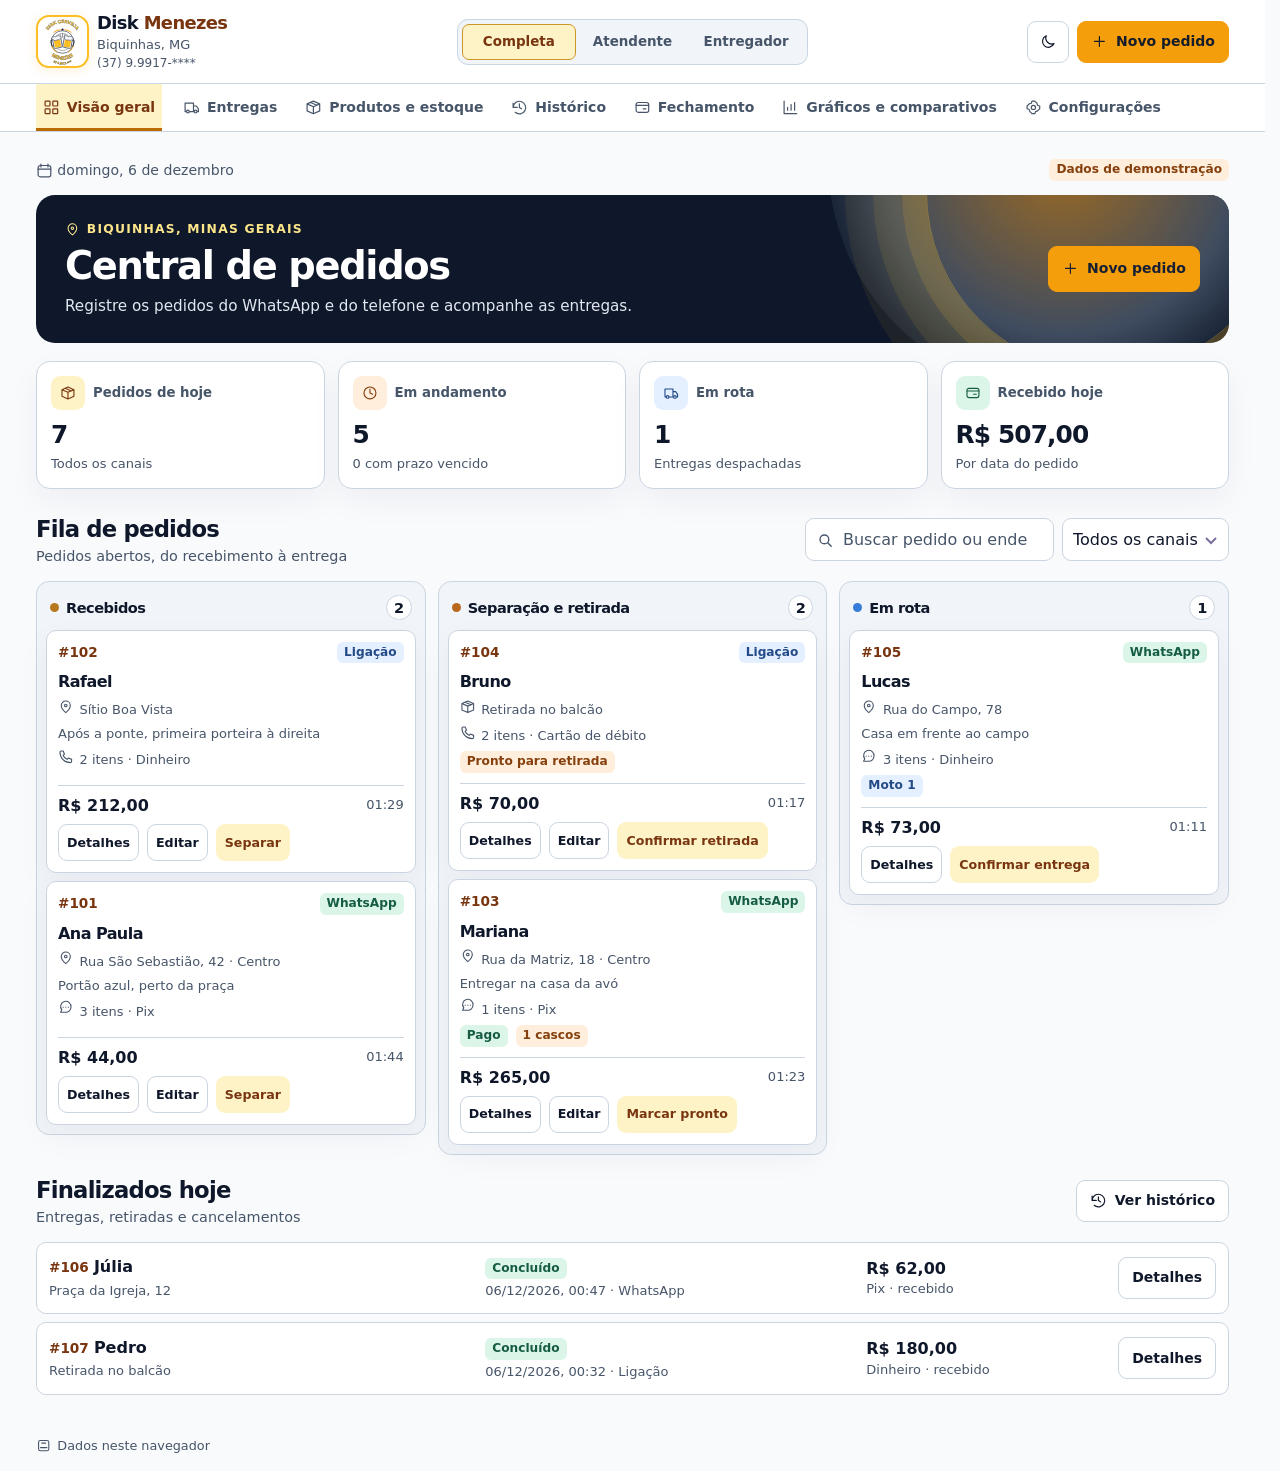
==== public/index.html @ e00f744e "Inicia protótipo de vendas e entregas para PC" ====
<!doctype html>
<html lang="pt-BR">
<head>
<meta charset="utf-8">
<meta name="viewport" content="width=device-width, initial-scale=1">
<meta name="theme-color" content="#0f172a">
<title>Disk Menezes | Central de pedidos</title>
<style>
:root{color-scheme:light;--bg:#f8fafc;--surface:#fff;--ink:#0f172a;--muted:#475569;--line:#cbd5e1;--soft:#f1f5f9;--brand:#92400e;--brand-ink:#78350f;--brand-soft:#fef3c7;--shadow:0 12px 32px #211b4a0c;--danger:#a01e3e;--red-tint:#ffe9ed;--green:#165c43;--green-tint:#dbf6e9;--orange:#85400d;--orange-tint:#ffeedb;--blue:#244b87;--blue-tint:#e4efff;font-family:Inter,"Segoe UI",system-ui,sans-serif}
:root[data-theme=dark]{color-scheme:dark;--bg:#020617;--surface:#0f172a;--ink:#f1f5f9;--muted:#cbd5e1;--line:#3e4d65;--soft:#18243a;--brand:#fbbf24;--brand-ink:#fde68a;--brand-soft:#473216;--shadow:none;--danger:#ffb6c5;--red-tint:#562b3b;--green:#a4eaca;--green-tint:#254939;--orange:#ffcf9b;--orange-tint:#533724;--blue:#c2dcff;--blue-tint:#263e61}
*{box-sizing:border-box}html{scrollbar-gutter:stable}body{margin:0;background:var(--bg);color:var(--ink);font-size:1rem;line-height:1.45}button,input,select,textarea{font:inherit;color:inherit}button,a,input,select,textarea{touch-action:manipulation}button{cursor:pointer}button:disabled{cursor:default;opacity:.52}a{color:var(--brand-ink)}:focus-visible{outline:3px solid #b96b00;outline-offset:3px}h1,h2,h3,p{margin:0}h1,h2,h3{letter-spacing:-.035em}small,.small{font-size:.8125rem;color:var(--muted)}.mute{color:var(--muted)}[hidden]{display:none!important}.icon{width:1.2em;height:1.2em;display:inline-block;stroke:currentColor;fill:none;stroke-width:1.7;stroke-linecap:round;stroke-linejoin:round;flex:none;vertical-align:middle}.skip{position:fixed;left:12px;top:-100px;z-index:10}.skip:focus{top:12px;background:var(--surface);padding:10px}
.top-actions,.row,.actions{display:flex;align-items:center;gap:8px;flex-wrap:wrap}.row.spread{justify-content:space-between}.btn{min-height:42px;display:inline-flex;align-items:center;justify-content:center;gap:8px;background:var(--surface);border:1px solid var(--line);border-radius:9px;padding:7px 13px;text-decoration:none;font-weight:700;font-size:.875rem;line-height:1.25}.btn:hover{background:var(--soft)}.btn.primary{background:#f59e0b;color:#fff;border-color:#f59e0b}.btn.primary:hover{background:#fbbf24}.btn.icononly{width:42px;padding:0}.btn.danger{color:var(--danger)}.btn.soft{background:var(--brand-soft);color:var(--brand-ink);border-color:transparent}.btn.block{width:100%}.modebar{display:grid;grid-template-columns:repeat(3,minmax(0,1fr));width:351px;max-width:100%;border:1px solid var(--line);background:var(--soft);padding:4px;border-radius:11px}.modebar button{background:transparent;border:1px solid transparent;border-radius:7px;min-height:36px;padding:0 3px;font-weight:650;font-size:.84rem;color:var(--muted);white-space:nowrap}.modebar button[aria-pressed=true]{border-color:var(--line);background:var(--surface);color:var(--brand-ink);box-shadow:0 1px 3px #0f172a12}
main{max-width:1600px;margin:auto;padding:27px clamp(16px,3vw,36px) 42px}.context{display:flex;justify-content:space-between;align-items:center;gap:10px;margin-bottom:14px;color:var(--muted);font-size:.88rem}.context span:first-letter{text-transform:uppercase}.context .pill{background:var(--orange-tint);color:var(--orange);font-size:.76rem}.hero{position:relative;overflow:hidden;isolation:isolate;background:#0f172a;color:#fff;border-radius:19px;padding:26px 29px;display:flex;align-items:center;justify-content:space-between;gap:20px;min-height:156px}.hero:before,.hero:after{content:"";position:absolute;z-index:-1;border-radius:50%;pointer-events:none}.hero:before{width:470px;height:470px;right:-69px;top:-271px;background:radial-gradient(circle,#b7791f 0%,#475569 53%,#1e293b 70%);opacity:.85}.hero:after{width:360px;height:360px;right:-59px;top:-184px;border:1px solid #fbbf2455;box-shadow:0 0 0 24px #fbbf2420,0 0 0 53px #fbbf2415,0 0 0 81px #fbbf2410}.hero-kicker{display:flex;gap:7px;align-items:center;font-size:.77rem;letter-spacing:.1em;text-transform:uppercase;color:#fde68a;font-weight:750;margin-bottom:6px}.hero h1{font-size:clamp(1.8rem,3vw,2.7rem);line-height:1.1;margin-bottom:8px}.hero p{color:#e2e8f0;font-size:.95rem}.hero .btn{background:#f59e0b;border-color:#f59e0b;color:#172033;white-space:nowrap;min-height:46px}.hero .btn:hover{background:#fbbf24}
.metrics{display:grid;grid-template-columns:repeat(4,minmax(0,1fr));gap:13px;margin:18px 0 24px}.metric,.panel{background:var(--surface);border:1px solid var(--line);border-radius:14px;box-shadow:var(--shadow)}.metric{padding:14px;min-width:0}.metric-top{display:flex;align-items:center;gap:8px;color:var(--muted);font-size:.83rem;font-weight:700}.tile{background:var(--brand-soft);color:var(--brand-ink);width:34px;height:34px;border-radius:9px;display:grid;place-items:center;flex:none}.tile.orange,.pill.orange{background:var(--orange-tint);color:var(--orange)}.tile.green,.pill.green{background:var(--green-tint);color:var(--green)}.tile.blue,.pill.blue{background:var(--blue-tint);color:var(--blue)}.pill.red{background:var(--red-tint);color:var(--danger)}.metric strong{display:block;font-size:1.55rem;letter-spacing:-.035em;margin-top:7px;overflow-wrap:anywhere}.metric small{display:block;margin-top:2px}.pagehead,.sectionhead{display:flex;justify-content:space-between;align-items:center;gap:12px;margin-bottom:14px;flex-wrap:wrap}.pagehead{margin:10px 0 20px}.pagehead h1{font-size:2rem}.sectionhead h2{font-size:1.42rem}.sectionhead p,.pagehead p{color:var(--muted);font-size:.9rem}.toolbar{display:flex;flex-wrap:wrap;gap:8px;align-items:center}.search{position:relative;min-width:0}.search .icon{position:absolute;left:11px;top:13px;color:var(--muted);pointer-events:none}.search input{padding-left:37px;width:min(258px,100%)}
input,select,textarea{background:var(--surface);border:1px solid var(--line);border-radius:9px;min-height:43px;padding:8px 10px;min-width:0;width:100%}input::placeholder,textarea::placeholder{color:var(--muted);opacity:1}input[type=checkbox]{width:19px;min-height:auto;height:19px;flex:none;accent-color:#b96b00}select{appearance:none;padding-right:30px;background-image:url("data:image/svg+xml,%3Csvg xmlns='http://www.w3.org/2000/svg' width='16' height='12' fill='none' stroke='%237b709e' stroke-width='2' viewBox='0 0 16 12'%3E%3Cpath d='m3 4 5 5 5-5'/%3E%3C/svg%3E");background-repeat:no-repeat;background-position:right 9px center}.toolbar select,.toolbar input[type=date],.actions select{width:auto;max-width:100%}textarea{resize:vertical}.panel{padding:16px}.board{display:grid;grid-template-columns:repeat(3,minmax(0,1fr));gap:12px;align-items:start}.lane{min-width:0;background:var(--soft);border:1px solid var(--line);border-radius:13px;padding:9px;min-height:152px}.lane-title{padding:4px 4px 10px;display:flex;align-items:center;justify-content:space-between;gap:6px;font-size:.91rem}.lane-title span:first-child{display:flex;align-items:center;gap:7px;font-weight:750}.dot{width:9px;height:9px;display:inline-block;background:#b7791f;border-radius:50%;flex:none}.dot.orange{background:#ba671e}.dot.blue{background:#367dd9}.count{background:var(--surface);border:1px solid var(--line);padding:1px 7px;border-radius:20px;font-weight:750}.lane-cards{display:grid;gap:8px}.order{background:var(--surface);border:1px solid var(--line);border-radius:10px;padding:11px;min-width:0;box-shadow:var(--shadow);overflow-wrap:anywhere}.order h3{font-size:1rem;margin:7px 0 3px}.order .meta{color:var(--muted);font-size:.81rem;display:flex;gap:6px;align-items:baseline;margin:5px 0}.order .foot{border-top:1px solid var(--line);margin-top:10px;padding-top:8px}.order .foot .btn{min-height:37px;padding:5px 8px;font-size:.79rem}.order-code{font-weight:800;color:var(--brand-ink);font-size:.85rem}.pill{display:inline-flex;align-items:center;gap:4px;background:var(--brand-soft);color:var(--brand-ink);border-radius:6px;padding:3px 7px;font-weight:750;font-size:.76rem;line-height:1.3}.empty{border:1px dashed var(--line);border-radius:10px;text-align:center;color:var(--muted);padding:17px 10px;font-size:.875rem}.below{margin-top:19px}.list{display:grid;gap:8px}.listrow{display:grid;grid-template-columns:minmax(135px,1.15fr) minmax(115px,1fr) minmax(100px,.65fr) auto;align-items:center;gap:12px;padding:12px;border:1px solid var(--line);border-radius:10px;background:var(--surface);overflow-wrap:anywhere}.listrow p+p{margin-top:3px}.listrow .actions{justify-content:flex-end}.delivery-grid,.settings-grid,.report-grid{display:grid;grid-template-columns:repeat(2,minmax(0,1fr));gap:12px}.settings-grid .panel h2,.report-grid h2{font-size:1.14rem;margin-bottom:9px}.settings-grid .panel p{margin-bottom:12px}
dialog{color:var(--ink);border:1px solid var(--line);background:var(--surface);border-radius:16px;max-width:calc(100vw - 24px);width:650px;max-height:calc(100dvh - 28px);padding:0;box-shadow:0 24px 80px #15102865}dialog.wide{width:990px}dialog::backdrop{background:#161029a1}.dialog-head,.dialog-foot{background:var(--surface);padding:14px 17px;display:flex;justify-content:space-between;align-items:center;gap:10px;z-index:1}.dialog-head{position:sticky;top:0;border-bottom:1px solid var(--line)}.dialog-foot{position:sticky;bottom:0;border-top:1px solid var(--line);flex-wrap:wrap}.dialog-body{padding:17px}.editor-grid{display:grid;grid-template-columns:minmax(0,1.12fr) minmax(0,1fr);gap:15px;align-items:start}.formgrid{display:grid;grid-template-columns:repeat(2,minmax(0,1fr));gap:10px}.span2{grid-column:1/-1}.field{display:grid;gap:4px;font-size:.87rem;font-weight:700;align-content:start}.field input,.field select,.field textarea{font-weight:400}.editor-section{background:var(--bg);border:1px solid var(--line);padding:12px;border-radius:12px}.editor-section h3{margin-bottom:9px}.editor-section + .editor-section{margin-top:10px}.product-scroll{max-height:236px;overflow:auto;margin:8px 0}.itemline{display:flex;justify-content:space-between;align-items:center;gap:7px;border-bottom:1px solid var(--line);padding:7px 0}.itemline:last-child{border-bottom:0}.itemline span{min-width:0;overflow-wrap:anywhere}.itemline .btn,.itemline input{min-height:36px}.qty{width:65px;text-align:center;padding:4px}.check{display:flex;align-items:center;gap:7px;min-height:42px}.error{color:var(--danger);font-size:.875rem;font-weight:700;margin-top:8px}.totals{display:grid;gap:4px;margin-top:10px}.totals div{display:flex;justify-content:space-between;gap:8px}.timeline{padding-left:21px;color:var(--muted)}.timeline li{margin:5px 0}.textbreak{white-space:pre-wrap;overflow-wrap:anywhere}.toast{position:fixed;bottom:16px;right:16px;z-index:5;max-width:min(380px,calc(100vw - 32px));background:#0f172a;color:#fff;border-radius:10px;padding:12px 16px;box-shadow:0 5px 25px #0004}.print-only{display:none}
@media(max-width:1130px){.metric{padding:10px}}
@media(max-width:840px){.top-actions{flex-wrap:nowrap}.modebar{width:310px}.hero{min-height:136px}}
@media(max-width:600px){.modebar{order:2;width:100%}.top-actions{order:1;margin-left:auto}main{padding:14px 12px 30px}.hero{padding:17px;align-items:flex-start;flex-direction:column;gap:12px}.hero p{font-size:.86rem}.metrics{grid-template-columns:repeat(2,minmax(0,1fr));gap:8px;margin:12px 0 18px}.metric-top{font-size:.77rem}.metric strong{font-size:1.25rem}.metric small{font-size:.76rem}.board,.settings-grid,.report-grid,.delivery-grid,.editor-grid{grid-template-columns:1fr}.listrow{grid-template-columns:1fr 1fr;gap:7px}.listrow .actions{justify-content:start}.toolbar{width:100%}.search{flex:1}.search input{width:100%}.dialog-head,.dialog-foot{padding:10px 12px}.dialog-body{padding:12px}.modebar button{font-size:.81rem}.top-actions .btn{min-height:39px}.lane{min-height:0}}
@media print{body>*:not(.print-only){display:none!important}.print-only{display:block;color:#000;padding:20px}.print-only p{margin:6px 0}.print-only .listrow{box-shadow:none;border:1px solid #aaa;break-inside:avoid}}
/* The side slots stay equal even when an action is hidden in a mode. */
@media(min-width:601px){.top-actions{justify-content:flex-end}}
@media(max-width:600px){.top-actions{grid-column:2;grid-row:1}.modebar{grid-column:1/-1;grid-row:2}}
@media(601px <= width <= 840px){.top-actions .btn{font-size:.79rem;padding-inline:8px}}
@media print{.print-only .metric,.print-only .panel{background:white;border:1px solid #aaa;box-shadow:none;break-inside:avoid}.print-only .metric-top,.print-only small{color:#333}}

.brand{align-items:center;padding:0;gap:8px}.brand-mark{width:53px;height:53px;overflow:hidden;background:white;border:2px solid #fbbf24;box-shadow:0 2px 12px #f59e0b28}.brand-mark svg{width:100%;height:100%}.brand strong{white-space:nowrap}.brand em{font-style:normal;color:var(--brand-ink)}.brand :is(a,.contact){display:block;font-size:.75rem;color:var(--muted);white-space:nowrap;text-decoration:none}.btn.primary{color:#151c2b}.btn.primary:hover{color:#151c2b}.modebar button[aria-pressed=true]{border-color:#cf9427}.hero{min-height:130px}
#storage-banner{margin:12px clamp(16px,3vw,36px) 0;padding:9px 12px;color:var(--orange);background:var(--orange-tint);border-radius:9px}
dialog.order-editor{width:745px}.order-editor .dialog-body{padding:14px}.order-editor .editor-grid{grid-template-columns:minmax(0,1fr) minmax(0,1fr);gap:12px}.order-editor .editor-section{border:0;background:none;padding:0}.order-editor .editor-section+.editor-section{margin-top:11px;padding-top:10px;border-top:1px solid var(--line)}.order-editor .formgrid{gap:8px}.order-editor .field{gap:3px}.order-editor .field input,.order-editor .field select{min-height:40px}.order-editor .dialog-foot .totals{margin:0;margin-left:auto;font-size:1.1rem}.order-editor .dialog-foot strong{white-space:nowrap}.order-editor details{border-top:1px solid var(--line);padding-top:8px;margin-top:9px}.order-editor summary{cursor:pointer;color:var(--brand-ink);font-size:.86rem;font-weight:750;padding:5px 0}
.kind-pick{margin:0;padding:0;border:0}.kind-pick legend{padding:0;margin-bottom:5px;font-size:.87rem;font-weight:700}.kind-pick .choices{display:grid;grid-template-columns:repeat(2,1fr);gap:5px}.kind-pick label{cursor:pointer;position:relative}.kind-pick input{position:absolute;opacity:0;width:1px;min-height:1px}.kind-pick span{display:grid;place-items:center;min-height:39px;text-align:center;border:1px solid var(--line);border-radius:8px;font-weight:700;font-size:.81rem}.kind-pick input:checked+span{background:var(--brand-soft);border-color:#b96b00;color:var(--brand-ink)}.kind-pick input:focus-visible+span{outline:3px solid #b96b00;outline-offset:2px}
.product-scroll{max-height:174px;background:var(--surface);margin:4px 0;padding:0 6px}.product-scroll:has(button){border:1px solid var(--line);border-radius:8px}.product-scroll .itemline{padding:5px 0;gap:6px}.product-scroll .pick-product{justify-content:flex-start;text-align:left;width:100%;padding:5px 7px;border:0;font-size:.82rem;min-height:38px}.product-scroll .pick-product span{flex:1}.product-scroll small{display:block}.current-total{display:flex;align-items:center;gap:7px}.current-total small{display:block}.comparison-table{overflow:auto}.comparison-table table{border-collapse:collapse;width:100%;text-align:left;margin-top:7px}.comparison-table th,.comparison-table td{padding:8px;border-bottom:1px solid var(--line);font-size:.875rem}.closure-line{display:grid;grid-template-columns:1fr 1fr auto;gap:9px}
@media(max-width:600px){.order-editor .editor-grid{grid-template-columns:1fr}.order-editor .editor-section{padding-bottom:8px}.order-editor .dialog-foot .totals{margin-left:auto}.closure-line{grid-template-columns:1fr auto}}

.masthead{background:var(--surface);border-bottom:1px solid var(--line)}
.top,.top-nav,.app-footer{max-width:1600px;margin-inline:auto;padding-inline:clamp(16px,3vw,36px)}
.top{display:grid;grid-template-columns:minmax(0,1fr) auto minmax(0,1fr);align-items:center;gap:16px;min-height:83px;padding-block:10px}
.top-actions{justify-content:flex-end}
.brand{display:flex;align-items:center}.brand-mark{display:grid;place-items:center;flex:none;border-radius:13px}.brand strong,.brand small{display:block}.brand strong{font-size:1.12rem;letter-spacing:-.035em}
.modebar button[aria-pressed=true]{background:var(--brand-soft);box-shadow:none}
.top-nav{display:flex;align-items:stretch;gap:14px;border-top:1px solid var(--line);overflow:auto;scrollbar-width:thin}
.top-nav .nav{display:inline-flex;align-items:center;justify-content:center;gap:7px;min-height:47px;flex:none;padding:3px 7px 1px;border:0;border-bottom:3px solid transparent;background:none;color:var(--muted);font-size:.875rem;font-weight:650;white-space:nowrap}
.top-nav .nav:hover,.top-nav .nav[aria-current=page]{color:var(--brand-ink);background:var(--brand-soft)}
.top-nav .nav[aria-current=page]{border-bottom-color:#b96b00}
.top-nav .nav:focus-visible{outline-offset:-4px}
.app-footer{display:flex;align-items:center;gap:6px;color:var(--muted);font-size:.8rem;padding-block:0 16px}
dialog.order-editor{width:720px}
.order-editor .dialog-head{padding-block:10px}
.order-editor .editor-section h3{margin-bottom:7px;font-size:1rem}
.order-editor .editor-grid{column-gap:20px}
.order-editor .product-scroll{max-height:clamp(220px,44dvh,360px)}
.order-editor .product-scroll .itemline{padding-block:3px}
.order-editor .product-scroll .pick-product{gap:5px;padding-inline:4px}
.order-editor .product-scroll .pick-product>strong{white-space:nowrap}
.order-editor .product-scroll small{font-size:.75rem;font-weight:500}
.order-editor .dialog-foot{display:grid;gap:9px;padding:11px 14px}
.order-editor .dialog-foot .totals{margin:0}
.order-editor .checkout-fields{display:grid;grid-template-columns:minmax(115px,1fr) minmax(180px,1.4fr);align-items:end;gap:12px}
.order-editor .checkout-fields:has(#change-input:not([hidden])){grid-template-columns:minmax(110px,1fr) minmax(100px,.8fr) minmax(180px,1.4fr)}
.payment-status{border:0;padding:0;margin:0;min-width:0}.payment-status legend{padding:0;margin-bottom:4px;font-size:.87rem;font-weight:750}
.payment-status .choices{display:grid;grid-template-columns:1fr 1fr;gap:4px;padding:3px;border:1px solid var(--line);border-radius:9px;background:var(--soft)}
.payment-status label{position:relative;cursor:pointer}.payment-status input{position:absolute;opacity:0;width:1px;min-height:1px}
.payment-status span{display:flex;justify-content:center;align-items:center;gap:5px;min-height:33px;border-radius:6px;border:1px solid transparent;font-size:.82rem;font-weight:750;white-space:nowrap}
.payment-status input:checked+span{background:var(--orange-tint);color:var(--orange);border-color:currentColor}
.payment-status input[value=paid]:checked+span{background:var(--green-tint);color:var(--green)}
.payment-status input:focus-visible+span{outline:3px solid #b96b00;outline-offset:1px}
.checkout-actions{display:flex;align-items:center;justify-content:space-between;gap:8px;flex-wrap:wrap;border-top:1px solid var(--line);padding-top:8px}
.current-total{display:grid;gap:0}.current-total strong{font-size:1.28rem}.current-total small{font-size:.78rem}
@media(max-width:770px){.top{grid-template-columns:minmax(0,1fr) auto;gap:8px}.top .brand{grid-column:1;grid-row:1}.top-actions{grid-column:2;grid-row:1}.modebar{grid-column:1/-1;grid-row:2;justify-self:center;width:min(100%,390px)}.top-nav{gap:4px}}
@media(max-width:600px){.top{padding-inline:12px}.top-nav{padding-inline:8px}.top-nav .nav{padding-inline:6px}.brand-mark{width:45px;height:45px}.top-actions .btn{padding-inline:7px}.top-actions .icononly{width:38px}.order-editor .checkout-fields,.order-editor .checkout-fields:has(#change-input:not([hidden])){grid-template-columns:repeat(2,minmax(0,1fr));gap:6px}.payment-status{grid-column:1/-1}.order-editor .checkout-fields:has(#change-input[hidden]) .payment-status{grid-column:2}.order-editor .checkout-fields:has(#change-input[hidden]){grid-template-columns:minmax(92px,.8fr) minmax(155px,1.2fr)}.payment-status span{font-size:.76rem;gap:3px}.checkout-actions .btn{min-height:40px;padding-inline:9px}}
@media(max-width:345px){.order-editor .checkout-fields:has(#change-input[hidden]) .payment-status{grid-column:1/-1}.order-editor .checkout-fields:has(#change-input[hidden]){grid-template-columns:1fr}}
@media(max-width:400px){#quick-new{width:39px;padding:0}#quick-new span{display:none}}
.checkout-summary{display:flex;align-items:center;gap:12px;flex-wrap:wrap}
.checkout-summary .field{width:132px}
.checkout-summary .current-total{display:grid}
.checkout-actions>.actions{margin-left:auto}
@media(max-width:600px){.checkout-summary{gap:8px}.checkout-summary .field{width:117px}}
.billing-report{--old-bar:#64748b;--billing-credit:#1d4ed8;--billing-debit:#075985;--billing-cash:#047857;--billing-pix:#0f766e;--billing-fiado:#7e22ce;--billing-product:#b45309}
[data-theme=dark] .billing-report{--old-bar:#65748b;--billing-credit:#60a5fa;--billing-debit:#38bdf8;--billing-cash:#34d399;--billing-pix:#2dd4bf;--billing-fiado:#c084fc;--billing-product:#fbbf24}
.billing-report .credit{--series:var(--billing-credit)}.billing-report .debit{--series:var(--billing-debit)}.billing-report .cash{--series:var(--billing-cash)}.billing-report .pix{--series:var(--billing-pix)}.billing-report .fiado{--series:var(--billing-fiado)}
.billing-main{display:flex;flex-wrap:wrap;align-items:baseline;justify-content:space-between;gap:3px 7px}
.billing-card h2{font-size:.82rem;color:var(--muted);letter-spacing:0}.billing-card .billing-main strong{color:var(--series,var(--ink));margin:3px 0 0;font-size:clamp(1.18rem,2vw,1.65rem);line-height:1.2}.billing-card .billing-main .pill{white-space:normal;font-size:.72rem}
.billing-parts{display:flex;flex-wrap:wrap;gap:3px 9px;margin-top:6px;font-size:.78rem}.billing-parts span{color:var(--series,var(--ink))}.billing-parts b{white-space:nowrap}
.billing-grid{display:grid;grid-template-columns:minmax(0,1.35fr) minmax(0,1fr);gap:14px;align-items:start}.billing-panel{min-width:0}.billing-panel h2{font-size:1.1rem;margin-bottom:6px}
.billing-legend{display:flex;flex-wrap:wrap;gap:5px 14px;justify-content:center;margin:12px 0 14px;color:var(--muted);font-size:.8rem}.billing-legend span{display:flex;align-items:center;gap:5px}.billing-legend i{width:14px;height:9px;border-radius:2px}
.billing-report .previous-bar{background:var(--old-bar)}.billing-report .multi-bar{background:linear-gradient(90deg,var(--billing-credit) 20%,var(--billing-debit) 20% 40%,var(--billing-cash) 40% 60%,var(--billing-pix) 60% 80%,var(--billing-fiado) 80%)}.billing-report .product-bar{background:var(--billing-product)}
.payment-chart{--plot-height:190px;display:grid;grid-template-columns:max-content minmax(0,1fr);gap:7px;margin-top:4px}
.payment-axis{height:var(--plot-height);display:flex;flex-direction:column;justify-content:space-between;text-align:right;color:var(--muted);font-size:.72rem;line-height:1;translate:0 -.35em}
.payment-bars{display:grid;grid-template-columns:repeat(5,minmax(0,1fr));gap:3px;position:relative;isolation:isolate}.payment-bars::before{content:"";position:absolute;inset:0 0 auto;height:var(--plot-height);z-index:-1;border-bottom:1px solid var(--line);background:repeating-linear-gradient(to bottom,var(--line) 0 1px,transparent 1px 25%)}
.payment-category{min-width:0;text-align:center}.payment-category>span{display:block;margin-top:5px;font-size:.76rem;color:var(--muted);overflow-wrap:anywhere}
.payment-columns{height:var(--plot-height);display:flex;align-items:end;justify-content:center;gap:3px;padding-inline:3px}.payment-columns .chart-bar{display:block;width:42%;max-width:35px;border-radius:4px 4px 0 0;background:var(--series,var(--old-bar))}
.payment-values{display:grid;grid-template-columns:repeat(5,minmax(0,1fr));gap:7px;margin:13px 0 0;padding-top:9px;border-top:1px solid var(--line)}.payment-values dt{font-size:.78rem;font-weight:700;color:var(--series);display:flex;align-items:center;gap:4px}.payment-values dt i{width:7px;height:7px;border-radius:50%;background:var(--series);flex:none}.payment-values dd{margin:3px 0 0;overflow-wrap:anywhere}.payment-values strong{font-size:.82rem;color:var(--series)}.payment-values small{display:block;font-size:.71rem}
.product-chart{display:grid;gap:9px}.product-chart-row h3{font-size:.84rem;font-weight:700;letter-spacing:0}.product-chart-row p{color:var(--muted);font-size:.77rem}.product-chart-row p strong{color:var(--billing-product)}
.product-chart-bars{display:grid;gap:3px;margin:3px 0;min-height:19px}.product-chart-bars .chart-bar{height:8px;border-radius:0 4px 4px 0}
@media(max-width:820px){.billing-grid{grid-template-columns:1fr}}
@media(max-width:520px){.payment-chart{--plot-height:154px;gap:4px}.payment-axis{font-size:.65rem}.payment-category>span{font-size:.67rem}.payment-values{grid-template-columns:repeat(2,minmax(0,1fr))}.billing-main{display:block}.billing-main .pill{margin-top:4px}}
@media print{.print-only .billing-report{--ink:#0f172a;--muted:#334155;--line:#cbd5e1;--billing-credit:#1d4ed8;--billing-debit:#075985;--billing-cash:#047857;--billing-pix:#0f766e;--billing-fiado:#7e22ce;--billing-product:#b45309;print-color-adjust:exact;-webkit-print-color-adjust:exact}.print-only .billing-grid{grid-template-columns:1fr}.print-only .payment-values{grid-template-columns:repeat(5,minmax(0,1fr))}}

dialog.order-editor[data-order-step="1"]{width:490px}

.order-editor .editor-grid>.editor-section+.editor-section{border:0;margin:0;padding:0}
.order-editor .order-cart{padding:9px 10px;background:var(--soft);border:1px solid var(--line)}
.order-cart .count{font-size:.78rem}.order-cart #cart{max-height:clamp(114px,32dvh,250px);overflow:auto}
.order-cart #cart .itemline{padding:6px 2px}.order-cart #cart .empty{border:0;text-align:left;padding:9px 0;margin:0}
.order-editor .order-cart #cart .qty{width:3.6rem;min-height:37px}
.order-editor .order-jump{display:none}
.order-editor #order-checkout{display:grid;gap:8px}
@media(max-width:600px){.order-editor .editor-grid{gap:12px}.order-editor .order-jump{display:inline-flex;min-height:29px;padding:3px 7px}.order-cart #cart{max-height:clamp(106px,21dvh,170px)}.order-editor .product-scroll{max-height:clamp(114px,27dvh,210px)}}

html:has(.order-editor[open]){overflow:hidden}
.order-editor .dialog-head{display:grid;grid-template-columns:minmax(0,1fr) auto;gap:7px 14px}
.order-editor .dialog-head>button{grid-column:2;grid-row:1;justify-self:end}
.order-editor .order-customer-summary{min-width:0;grid-column:1/-1;padding:6px 10px;border-radius:8px;background:var(--soft)}
.order-customer-summary strong,.order-customer-summary small{display:block;white-space:nowrap;overflow:hidden;text-overflow:ellipsis}
.order-customer-summary strong{font-size:1rem}.order-customer-summary small{font-size:.82rem}
.order-editor .dialog-foot{grid-template-columns:minmax(0,1fr);justify-content:stretch}
.order-cart #cart .cart-item{display:grid;grid-template-columns:minmax(0,1fr) 3.6rem 38px;align-items:center;gap:8px}
.order-editor .order-cart #cart .qty{width:100%;padding-inline:7px;text-align:center}
.order-editor .order-cart #cart .cart-item .icononly{width:100%}
@media(min-width:601px){
  .order-editor[data-order-step="2"] .dialog-head{grid-template-columns:auto minmax(0,1fr) auto}
  .order-editor[data-order-step="2"] .dialog-head>button{grid-column:3}
  .order-editor .order-customer-summary{grid-column:2;grid-row:1;justify-self:center;max-width:100%;min-width:min(100%,210px)}
}
@media(min-width:900px){
  dialog.order-editor[data-order-step="2"]{width:calc(100vw - 48px);max-width:calc(100vw - 48px);height:calc(100dvh - 36px);max-height:calc(100dvh - 36px);overflow:hidden}
  .order-editor[data-order-step="2"]>form{height:100%;display:grid;grid-template-rows:auto minmax(0,1fr) auto}
  .order-editor .dialog-head,.order-editor .dialog-foot{padding:12px 22px}
  .order-editor .dialog-body{padding:16px 22px;overflow:auto}
  .order-editor .order-customer-summary{min-width:min(100%,300px)}
  .order-editor #order-identification{max-width:740px;margin-inline:auto;padding-top:10px}
  .order-editor #order-items-step{min-height:100%;display:flex;flex-direction:column}
  .order-editor #order-items-step .editor-grid{flex:1;grid-template-columns:minmax(0,1.12fr) minmax(0,1fr);align-items:stretch}
  .order-editor .order-cart,.order-editor .order-catalog{display:flex;flex-direction:column;min-width:0}
  .order-editor .order-cart{padding:14px 16px}
  .order-editor .order-cart #cart{max-height:none;overflow:visible}
  .order-editor .product-scroll{max-height:none}
  .order-cart #cart .cart-item{grid-template-columns:minmax(0,1fr) 4.6rem 42px;gap:12px}
}
@media(min-width:1180px){
  .order-editor #order-checkout{grid-template-columns:minmax(0,1fr) minmax(0,1fr);gap:20px;align-items:end}
  .order-editor .checkout-actions{border:0;padding:0}
  .order-editor .checkout-fields .payment-status .choices{min-height:43px}
}
@media(min-width:900px) and (min-height:520px){
  .order-editor #order-items-step{height:100%;min-height:0}
  .order-editor #order-items-step .editor-grid{min-height:0;grid-template-rows:minmax(0,1fr)}
  .order-editor .order-cart #cart,.order-editor .order-catalog .product-scroll{min-height:0;overflow:auto;scrollbar-gutter:stable;overscroll-behavior:contain}
}

.history-list .listrow{grid-template-columns:minmax(0,1fr) minmax(0,1fr);min-width:0}
.history-list .listrow>div{min-width:0}
.history-list .listrow .actions{display:grid;grid-template-columns:86px 70px;justify-content:end;grid-column:1/-1}
.history-list .listrow .actions>.btn{width:100%;padding-inline:7px}
@media(min-width:700px){
  .history-list .listrow{grid-template-columns:minmax(0,1.35fr) minmax(0,1fr) minmax(0,.82fr) 164px;min-height:72px}
  .history-list .listrow .actions{grid-column:auto}
  .history-list .listrow p{white-space:nowrap;overflow:hidden;text-overflow:ellipsis}
}

.chart-bar{display:block;border:0;margin:0;padding:0;min-width:0;min-height:0}
button.chart-bar:focus-visible{outline:2px solid var(--ink);outline-offset:2px}
button.chart-bar:hover{filter:brightness(1.12)}
.chart-tooltip{position:fixed;z-index:8;pointer-events:none;max-width:min(320px,calc(100vw - 16px));padding:7px 10px;color:#f8fafc;background:#020617;border:1px solid #64748b;border-radius:7px;box-shadow:0 5px 16px #0206174d;font-size:.82rem;line-height:1.4;overflow-wrap:anywhere}
.chart-tooltip strong{display:block;margin-bottom:2px}
.chart-tooltip-value::before{content:"";display:inline-block;width:9px;height:9px;border:1px solid #cbd5e1;margin-right:6px;background:var(--swatch);vertical-align:baseline}
</style>
</head>
<body>
<a href="#main" class="skip">Pular para o conteúdo</a>
<header class="masthead">
  <div class="top">
    <div class="brand"><span class="brand-mark" ><svg viewBox="0 0 200 200" xmlns="http://www.w3.org/2000/svg" role="img" aria-label="Logo Disk Cerveja Menezes">
                        <defs>
                            <path id="topArc" d="M 28,96 A 72,72 0 0,1 172,96" />
                            <path id="botArc" d="M 32,126 A 72,72 0 0,0 168,126" />
                            <path id="telArc" d="M 24,146 A 84,84 0 0,0 176,146" />
                        </defs>
                        <!-- Círculo Central -->
                        <circle cx="100" cy="102" r="46" fill="#ffffff" stroke="#1e293b" stroke-width="2.5"/>
                        <circle cx="100" cy="102" r="35" fill="none" stroke="#1e293b" stroke-width="1.5"/>
                        <!-- Raios do Brinde -->
                        <line x1="100" y1="68" x2="100" y2="82" stroke="#1e293b" stroke-width="2" stroke-linecap="round"/>
                        <line x1="90" y1="71" x2="94" y2="83" stroke="#1e293b" stroke-width="1.8" stroke-linecap="round"/>
                        <line x1="110" y1="71" x2="106" y2="83" stroke="#1e293b" stroke-width="1.8" stroke-linecap="round"/>
                        <!-- Estrela Superior -->
                        <polygon points="100,44 102,49 107,49 103,52 104,57 100,54 96,57 97,52 93,49 98,49" fill="#1e293b"/>
                        <!-- Ramos de Cevada -->
                        <path d="M 65,62 Q 78,52 90,52" fill="none" stroke="#f59e0b" stroke-width="4" stroke-linecap="round"/>
                        <path d="M 135,62 Q 122,52 110,52" fill="none" stroke="#f59e0b" stroke-width="4" stroke-linecap="round"/>
                        <path d="M 55,118 Q 62,135 76,144" fill="none" stroke="#f59e0b" stroke-width="3.5" stroke-linecap="round"/>
                        <path d="M 145,118 Q 138,135 124,144" fill="none" stroke="#f59e0b" stroke-width="3.5" stroke-linecap="round"/>
                        <!-- Caneca Esquerda -->
                        <g transform="translate(80, 104) rotate(-10)">
                            <path d="M -18,-14 L -24,-14 C -27,-14 -27,10 -24,10 L -18,10" fill="none" stroke="#1e293b" stroke-width="3.5" stroke-linejoin="round"/>
                            <rect x="-18" y="-20" width="34" height="42" rx="4" fill="#ffffff" stroke="#1e293b" stroke-width="2.5"/>
                            <rect x="-14" y="-10" width="26" height="29" rx="2" fill="#fbbf24"/>
                            <path d="M -20,-20 C -20,-27 -10,-28 -4,-24 C 2,-29 14,-27 17,-20 C 19,-15 15,-11 11,-13 C 8,-8 1,-12 -4,-10 C -9,-7 -16,-11 -20,-20 Z" fill="#f8fafc" stroke="#1e293b" stroke-width="2"/>
                        </g>
                        <!-- Caneca Direita -->
                        <g transform="translate(120, 104) rotate(10)">
                            <path d="M 18,-14 L 24,-14 C 27,-14 27,10 24,10 L 18,10" fill="none" stroke="#1e293b" stroke-width="3.5" stroke-linejoin="round"/>
                            <rect x="-16" y="-20" width="34" height="42" rx="4" fill="#ffffff" stroke="#1e293b" stroke-width="2.5"/>
                            <rect x="-12" y="-10" width="26" height="29" rx="2" fill="#fbbf24"/>
                            <path d="M -17,-20 C -17,-27 -7,-28 -1,-24 C 5,-29 17,-27 20,-20 C 22,-15 18,-11 14,-13 C 11,-8 4,-12 -1,-10 C -6,-7 -13,-11 -17,-20 Z" fill="#f8fafc" stroke="#1e293b" stroke-width="2"/>
                        </g>
                        <!-- Textos Curvados -->
                        <text font-family="Inter, sans-serif" font-weight="900" font-size="18.5" fill="#fbbf24" stroke="#1e293b" stroke-width="1.2" paint-order="stroke">
                            <textPath href="#topArc" startOffset="50%" text-anchor="middle">DISK CERVEJA</textPath>
                        </text>
                        <text font-family="Inter, sans-serif" font-weight="900" font-size="20" fill="#fbbf24" stroke="#1e293b" stroke-width="1.2" paint-order="stroke">
                            <textPath href="#botArc" startOffset="50%" text-anchor="middle">MENEZES</textPath>
                        </text>
                        <text font-family="Inter, sans-serif" font-weight="800" font-size="12.5" fill="#fbbf24" stroke="#1e293b" stroke-width="1" paint-order="stroke">
                            <textPath href="#telArc" startOffset="50%" text-anchor="middle">37 9.9917-****</textPath>
                        </text>
                    </svg></span><div><strong>Disk <em>Menezes</em></strong><small>Biquinhas, MG</small><span class="contact">(37) 9.9917-****</span></div></div>
    <div class="modebar" role="group" aria-label="Modo de visualização" id="modes"></div>
    <div class="top-actions">
      <button class="btn icononly" id="theme"></button>
      <button class="btn primary" data-act="new" id="quick-new" aria-label="Novo pedido"></button>
    </div>
  </div>
  <nav id="nav" class="top-nav" aria-label="Seções"></nav>
</header>
<main id="main" tabindex="-1"></main>
<footer class="app-footer" id="local-caption"></footer>
<dialog id="modal" aria-labelledby="modal-title"></dialog>
<div id="notice" role="status" class="toast" hidden></div>
<div id="chart-tooltip" class="chart-tooltip" aria-hidden="true" hidden><strong id="chart-tooltip-name"></strong><span class="chart-tooltip-value" id="chart-tooltip-value"></span></div>
<div id="print" class="print-only"></div>
<input type="file" id="backup-file" accept=".json,application/json" hidden>
<script src="app.js"></script>
</body>
</html>
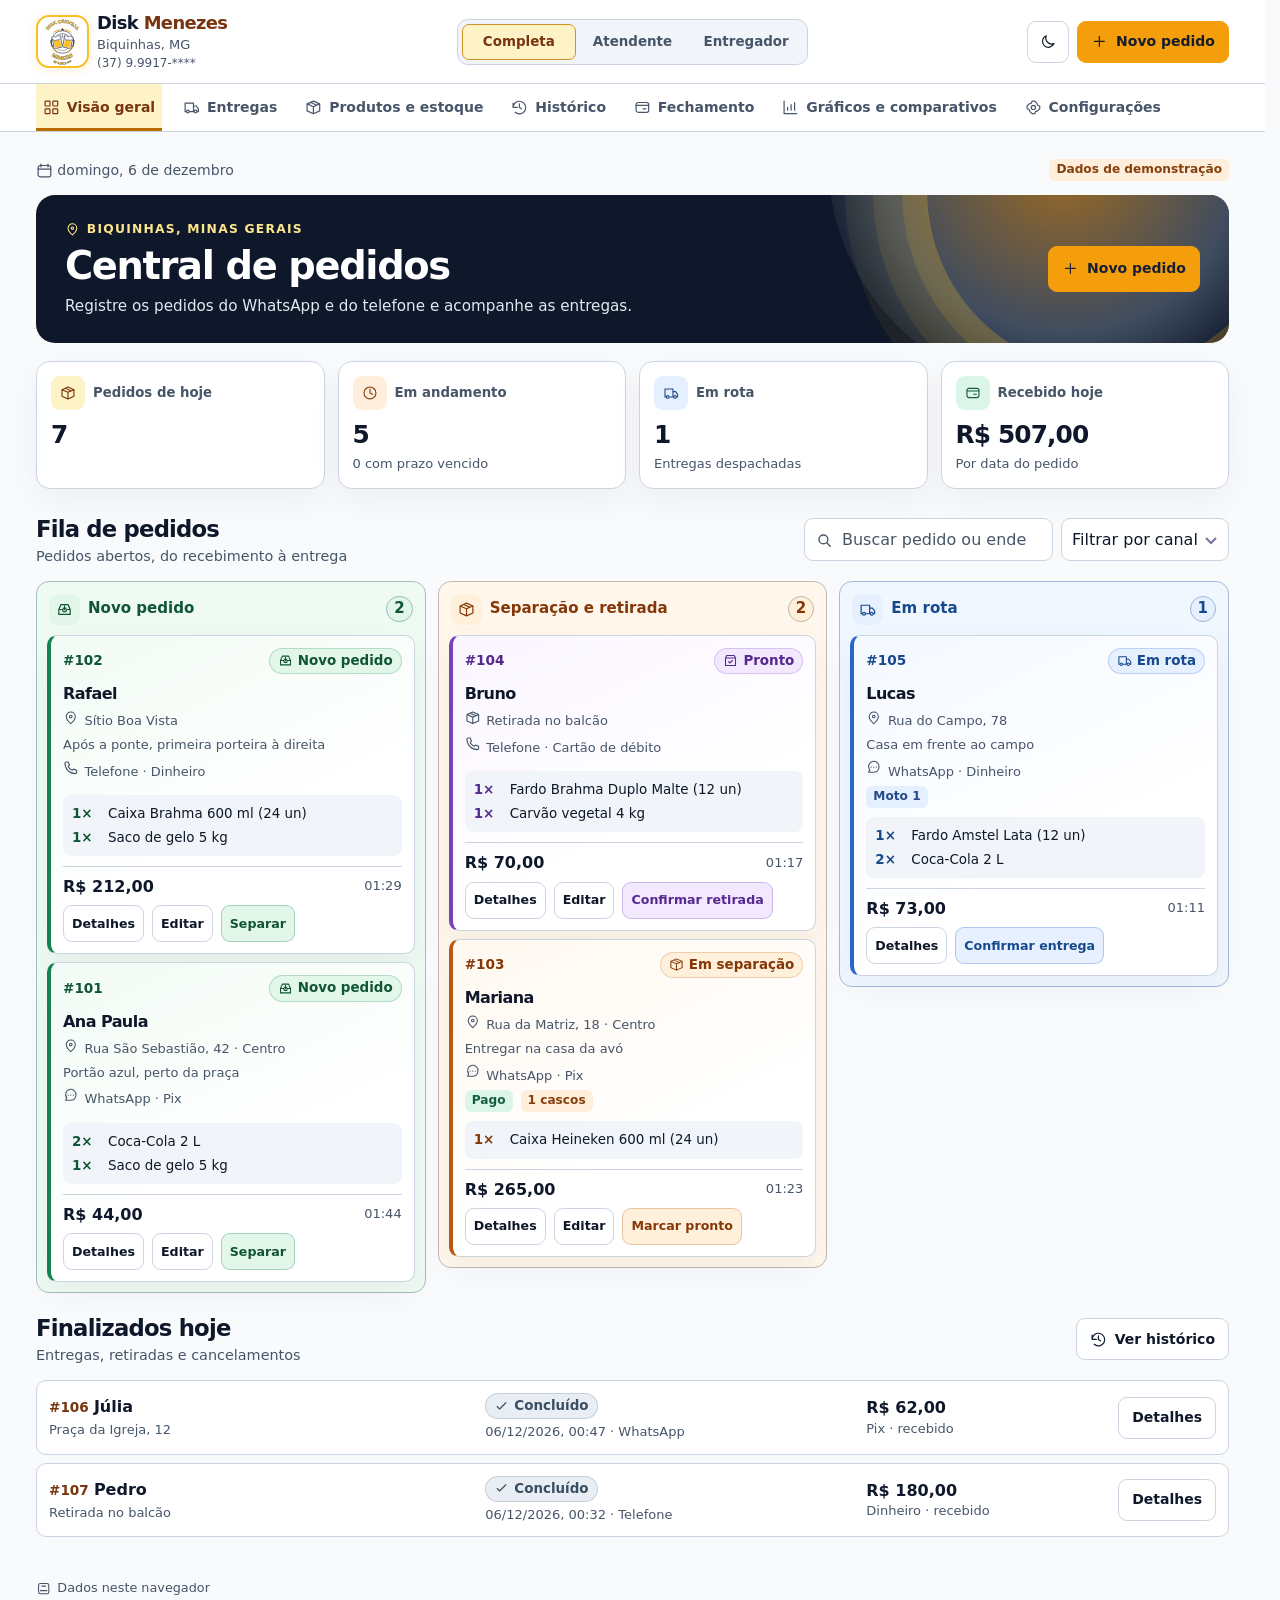
==== commit daf41bab: "Melhora pedidos, canais e leitura da fila" ====
--- a/public/index.html
+++ b/public/index.html
@@ -4,7 +4,7 @@
 <meta charset="utf-8">
 <meta name="viewport" content="width=device-width, initial-scale=1">
 <meta name="theme-color" content="#0f172a">
-<title>Disk Menezes | Central de pedidos</title>
+<title>Disk Menezes | Itens nos cards</title>
 <style>
 :root{color-scheme:light;--bg:#f8fafc;--surface:#fff;--ink:#0f172a;--muted:#475569;--line:#cbd5e1;--soft:#f1f5f9;--brand:#92400e;--brand-ink:#78350f;--brand-soft:#fef3c7;--shadow:0 12px 32px #211b4a0c;--danger:#a01e3e;--red-tint:#ffe9ed;--green:#165c43;--green-tint:#dbf6e9;--orange:#85400d;--orange-tint:#ffeedb;--blue:#244b87;--blue-tint:#e4efff;font-family:Inter,"Segoe UI",system-ui,sans-serif}
 :root[data-theme=dark]{color-scheme:dark;--bg:#020617;--surface:#0f172a;--ink:#f1f5f9;--muted:#cbd5e1;--line:#3e4d65;--soft:#18243a;--brand:#fbbf24;--brand-ink:#fde68a;--brand-soft:#473216;--shadow:none;--danger:#ffb6c5;--red-tint:#562b3b;--green:#a4eaca;--green-tint:#254939;--orange:#ffcf9b;--orange-tint:#533724;--blue:#c2dcff;--blue-tint:#263e61}
@@ -163,6 +163,38 @@
 .chart-tooltip{position:fixed;z-index:8;pointer-events:none;max-width:min(320px,calc(100vw - 16px));padding:7px 10px;color:#f8fafc;background:#020617;border:1px solid #64748b;border-radius:7px;box-shadow:0 5px 16px #0206174d;font-size:.82rem;line-height:1.4;overflow-wrap:anywhere}
 .chart-tooltip strong{display:block;margin-bottom:2px}
 .chart-tooltip-value::before{content:"";display:inline-block;width:9px;height:9px;border:1px solid #cbd5e1;margin-right:6px;background:var(--swatch);vertical-align:baseline}
+
+.stage-new{--stage-mark:#168151;--stage-ink:#105535;--stage-fill:#e2f6e9}
+.stage-packing{--stage-mark:#b85a14;--stage-ink:#853708;--stage-fill:#fff0dc}
+.stage-ready{--stage-mark:#7942ba;--stage-ink:#572790;--stage-fill:#f2e9ff}
+.stage-route{--stage-mark:#2866ce;--stage-ink:#17498d;--stage-fill:#e6f0ff}
+.stage-completed{--stage-mark:#536679;--stage-ink:#394f64;--stage-fill:#e9eef4}
+.stage-cancelled{--stage-mark:#ba4251;--stage-ink:#891e30;--stage-fill:#ffe9ed}
+[data-theme=dark] .stage-new{--stage-mark:#5ad39a;--stage-ink:#a9f2cf;--stage-fill:#183c32}
+[data-theme=dark] .stage-packing{--stage-mark:#ffac63;--stage-ink:#ffd1a0;--stage-fill:#422d21}
+[data-theme=dark] .stage-ready{--stage-mark:#c598fc;--stage-ink:#e5ceff;--stage-fill:#392957}
+[data-theme=dark] .stage-route{--stage-mark:#80b3ff;--stage-ink:#c4dfff;--stage-fill:#21375e}
+[data-theme=dark] .stage-completed{--stage-mark:#9fbbd0;--stage-ink:#d5e4f2;--stage-fill:#26374a}
+[data-theme=dark] .stage-cancelled{--stage-mark:#f793a1;--stage-ink:#ffd0d7;--stage-fill:#4b2632}
+.lane{padding:10px;background:color-mix(in srgb,var(--stage-fill) 56%,var(--surface));border-color:color-mix(in srgb,var(--stage-mark) 24%,var(--line))}
+.lane .lane-title{padding:2px 2px 10px;color:var(--stage-ink);font-size:.94rem;letter-spacing:0}
+.lane .lane-title .lane-label{display:flex;align-items:center;gap:8px}
+.lane .lane-title .lane-icon{display:grid;place-items:center;width:31px;height:31px;flex:0 0 31px;background:var(--stage-fill);border-radius:9px;color:var(--stage-ink)}
+.lane .lane-title .lane-icon .icon{width:17px;height:17px}
+.lane .lane-title .count{border-color:color-mix(in srgb,var(--stage-mark) 28%,var(--line));background:var(--stage-fill);color:var(--stage-ink)}
+.order{border-inline-start:4px solid var(--stage-mark);background:linear-gradient(155deg,color-mix(in srgb,var(--stage-fill) 44%,var(--surface)),var(--surface) 62%);padding:12px 12px 11px}
+.order h3{margin-top:8px}.order .order-code{color:var(--stage-ink)}
+.order-status{display:inline-flex;align-items:center;gap:5px;padding:4px 8px;color:var(--stage-ink);background:var(--stage-fill);border:1px solid color-mix(in srgb,var(--stage-mark) 23%,transparent);border-radius:999px;font-weight:750;font-size:.84rem;line-height:1.2;letter-spacing:0}
+.order-status .icon{width:15px;height:15px;flex:none}
+.order .order-next-status{color:var(--stage-ink);background:var(--stage-fill);border-color:color-mix(in srgb,var(--stage-mark) 30%,transparent)}
+.order .order-next-status:hover{background:color-mix(in srgb,var(--stage-fill) 86%,var(--stage-mark))}
+
+.card-items{margin-top:9px;padding:7px 9px;background:var(--soft);border-radius:8px}
+.card-items-list{list-style:none;margin:0;padding:0}
+.card-items-list li{display:grid;grid-template-columns:minmax(2rem,max-content) minmax(0,1fr);gap:4px;align-items:baseline;padding:3px 0;font-size:.84rem;line-height:1.3}
+.card-items-list strong{color:var(--stage-ink);font-variant-numeric:tabular-nums}
+.card-items details{margin-top:3px}
+.card-items summary{cursor:pointer;width:fit-content;padding-block:4px;color:var(--stage-ink);font-size:.82rem;font-weight:700}
 </style>
 </head>
 <body>
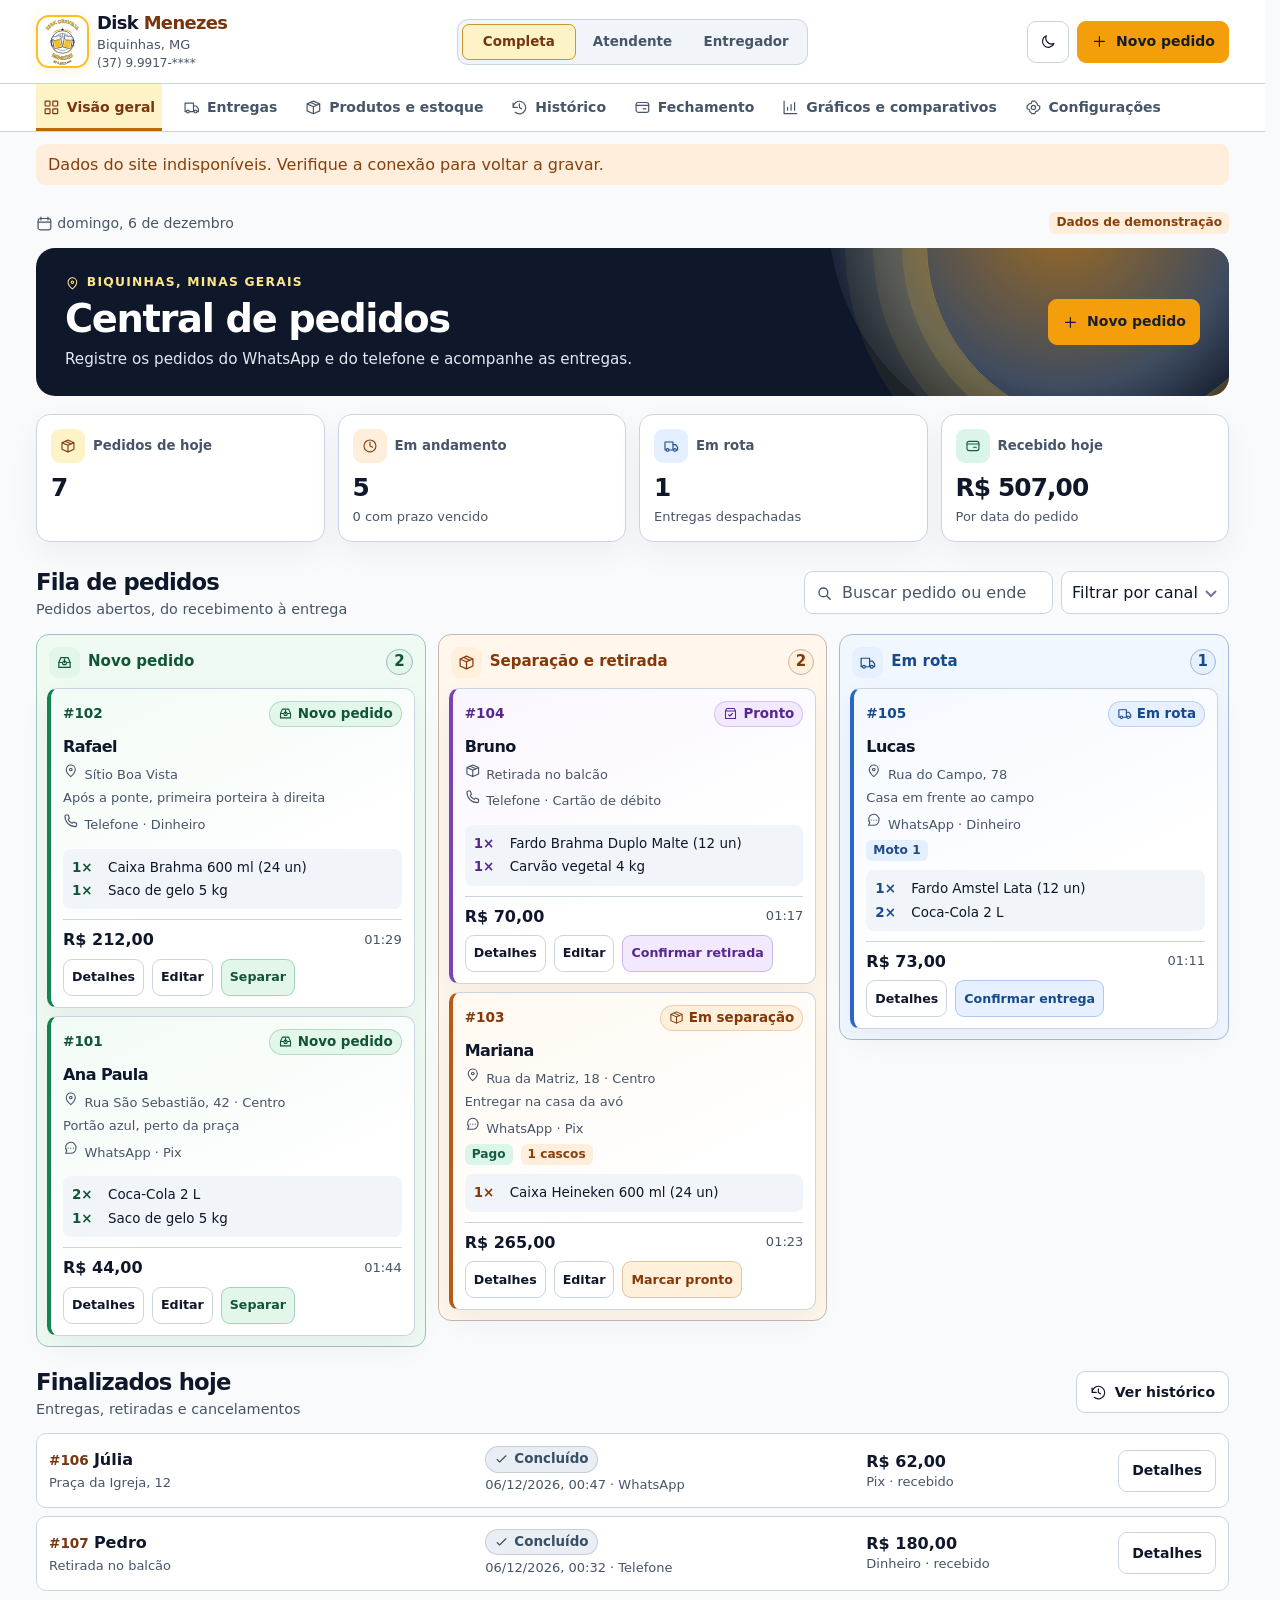
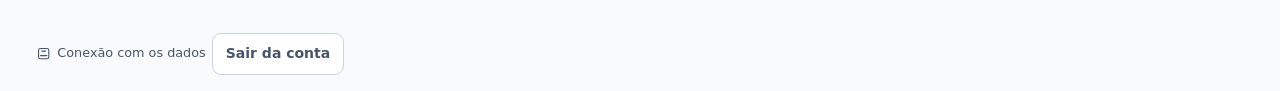
==== commit 0a1eb31d: "Adiciona login, recuperação de senha e base compartilhada" ====
--- a/public/index.html
+++ b/public/index.html
@@ -1,8 +1,9 @@
 <!doctype html>
 <html lang="pt-BR">
 <head>
+<meta name="disk-storage" content="server">
 <meta charset="utf-8">
-<meta name="viewport" content="width=device-width, initial-scale=1">
+<meta name="viewport" content="width=device-width, initial-scale=1, viewport-fit=cover">
 <meta name="theme-color" content="#0f172a">
 <title>Disk Menezes | Itens nos cards</title>
 <style>
@@ -195,6 +196,39 @@
 .card-items-list strong{color:var(--stage-ink);font-variant-numeric:tabular-nums}
 .card-items details{margin-top:3px}
 .card-items summary{cursor:pointer;width:fit-content;padding-block:4px;color:var(--stage-ink);font-size:.82rem;font-weight:700}
+.app-footer #local-caption{display:inline-flex;align-items:center;gap:6px}#sign-out[hidden]{display:none}#storage-banner a{color:inherit;font-weight:700;text-decoration:underline}
+</style>
+<style>
+.mobile-board-controls,.mobile-app-nav,#mobile-tools{display:none}
+@media screen and (max-width:600px){
+  header #modes,header #nav,.has-mobile-board #quick-new{display:none}
+  #mobile-tools{display:inline-flex}
+  body.has-mobile-nav{padding-bottom:calc(62px + env(safe-area-inset-bottom,0px))}
+  .has-mobile-board .hero{padding:15px;min-height:0;gap:10px}
+  .has-mobile-board .hero h1{font-size:clamp(1.45rem,5.6vw,1.85rem);margin:0}
+  .has-mobile-board .hero .hero-kicker,.has-mobile-board .hero p{display:none}
+  .has-mobile-board .hero .btn{width:100%;min-height:50px;justify-content:center;font-size:1rem}
+  .has-mobile-board .metrics .metric{padding:10px}
+  .has-mobile-board .metrics .metric small,.order-queue .sectionhead p{display:none}
+  #order-board{scroll-margin-top:62px;scroll-margin-bottom:72px}
+  #order-board[data-mobile-stage="new"]>.lane:not(.stage-new),
+  #order-board[data-mobile-stage="packing"]>.lane:not(.stage-packing),
+  #order-board[data-mobile-stage="route"]>.lane:not(.stage-route){display:none}
+  .mobile-board-controls{position:sticky;top:0;z-index:4;display:grid;grid-template-columns:repeat(3,minmax(0,1fr));gap:4px;margin-bottom:8px;padding:4px;background:var(--surface);border:1px solid var(--line);border-radius:11px}
+  .mobile-board-controls button{display:flex;align-items:center;justify-content:center;gap:4px;min-height:44px;border:1px solid transparent;border-radius:8px;background:transparent;color:var(--ink);font:inherit;font-size:.73rem;font-weight:750;line-height:1.1;padding:4px 2px;cursor:pointer}
+  .mobile-board-controls button[aria-pressed="true"],.mobile-app-nav .nav[aria-current="page"]{border-color:#d99a26;background:#fff0c2;color:#652e05}
+  .mobile-board-controls svg{width:15px;height:15px;flex:none}
+  .mobile-stage-count{min-width:15px;padding:2px;border-radius:9px;background:var(--soft);color:var(--ink);font-size:.65rem}
+  .mobile-app-nav:not([hidden]){position:fixed;z-index:10;display:flex;gap:4px;inset:auto 0 0;padding:5px max(6px,env(safe-area-inset-right,0px)) calc(5px + env(safe-area-inset-bottom,0px)) max(6px,env(safe-area-inset-left,0px));background:var(--surface);border-top:1px solid var(--line);box-shadow:0 -4px 16px #08112617}
+  .mobile-app-nav .nav{flex:1;min-width:0;min-height:48px;display:flex;align-items:center;justify-content:center;flex-direction:column;gap:3px;border:1px solid transparent;border-radius:8px;padding:4px 1px;color:var(--ink);font-size:.72rem;text-align:center;line-height:1.1}
+  .mobile-app-nav svg{width:17px;height:17px}
+  #mobile-menu{position:fixed;inset:auto 0 0;width:100%;max-width:none;margin:0;border-radius:18px 18px 0 0;padding:16px 16px calc(16px + env(safe-area-inset-bottom,0px));max-height:calc(100dvh - 16px)}
+  #mobile-menu .mobile-menu-heading{margin-bottom:12px}
+  #mobile-menu h3{margin:12px 0 6px;font-size:.89rem}
+  #mobile-menu-modes{display:grid;grid-template-columns:repeat(3,minmax(0,1fr));gap:6px}
+  #mobile-menu-modes .btn{min-height:44px;justify-content:center;padding-inline:4px;font-size:.82rem}
+  #mobile-menu-links .btn{display:flex;width:100%;min-height:46px;justify-content:flex-start;margin-top:6px}
+}
 </style>
 </head>
 <body>
@@ -249,13 +283,22 @@
     <div class="modebar" role="group" aria-label="Modo de visualização" id="modes"></div>
     <div class="top-actions">
       <button class="btn icononly" id="theme"></button>
+      <button class="btn icononly" type="button" data-act="mobile-menu" id="mobile-tools" aria-label="Menu de ferramentas" aria-haspopup="dialog"></button>
       <button class="btn primary" data-act="new" id="quick-new" aria-label="Novo pedido"></button>
     </div>
   </div>
   <nav id="nav" class="top-nav" aria-label="Seções"></nav>
 </header>
+<div id="storage-banner" role="status" hidden></div>
 <main id="main" tabindex="-1"></main>
-<footer class="app-footer" id="local-caption"></footer>
+<footer class="app-footer"><span id="local-caption"></span><form action="/sair" method="post"><button id="sign-out" class="btn" type="submit" hidden>Sair da conta</button></form></footer>
+<nav id="mobile-nav" class="mobile-app-nav" aria-label="Navegação no celular" hidden></nav>
+<dialog id="mobile-menu" aria-labelledby="mobile-menu-title">
+  <div class="row spread mobile-menu-heading"><h2 id="mobile-menu-title">Ferramentas</h2><button type="button" class="btn icononly" id="mobile-menu-close" data-act="mobile-menu-close" aria-label="Fechar ferramentas"></button></div>
+  <h3>Modo de trabalho</h3>
+  <div id="mobile-menu-modes" role="group" aria-label="Modo de trabalho"></div>
+  <div id="mobile-menu-links"></div>
+</dialog>
 <dialog id="modal" aria-labelledby="modal-title"></dialog>
 <div id="notice" role="status" class="toast" hidden></div>
 <div id="chart-tooltip" class="chart-tooltip" aria-hidden="true" hidden><strong id="chart-tooltip-name"></strong><span class="chart-tooltip-value" id="chart-tooltip-value"></span></div>
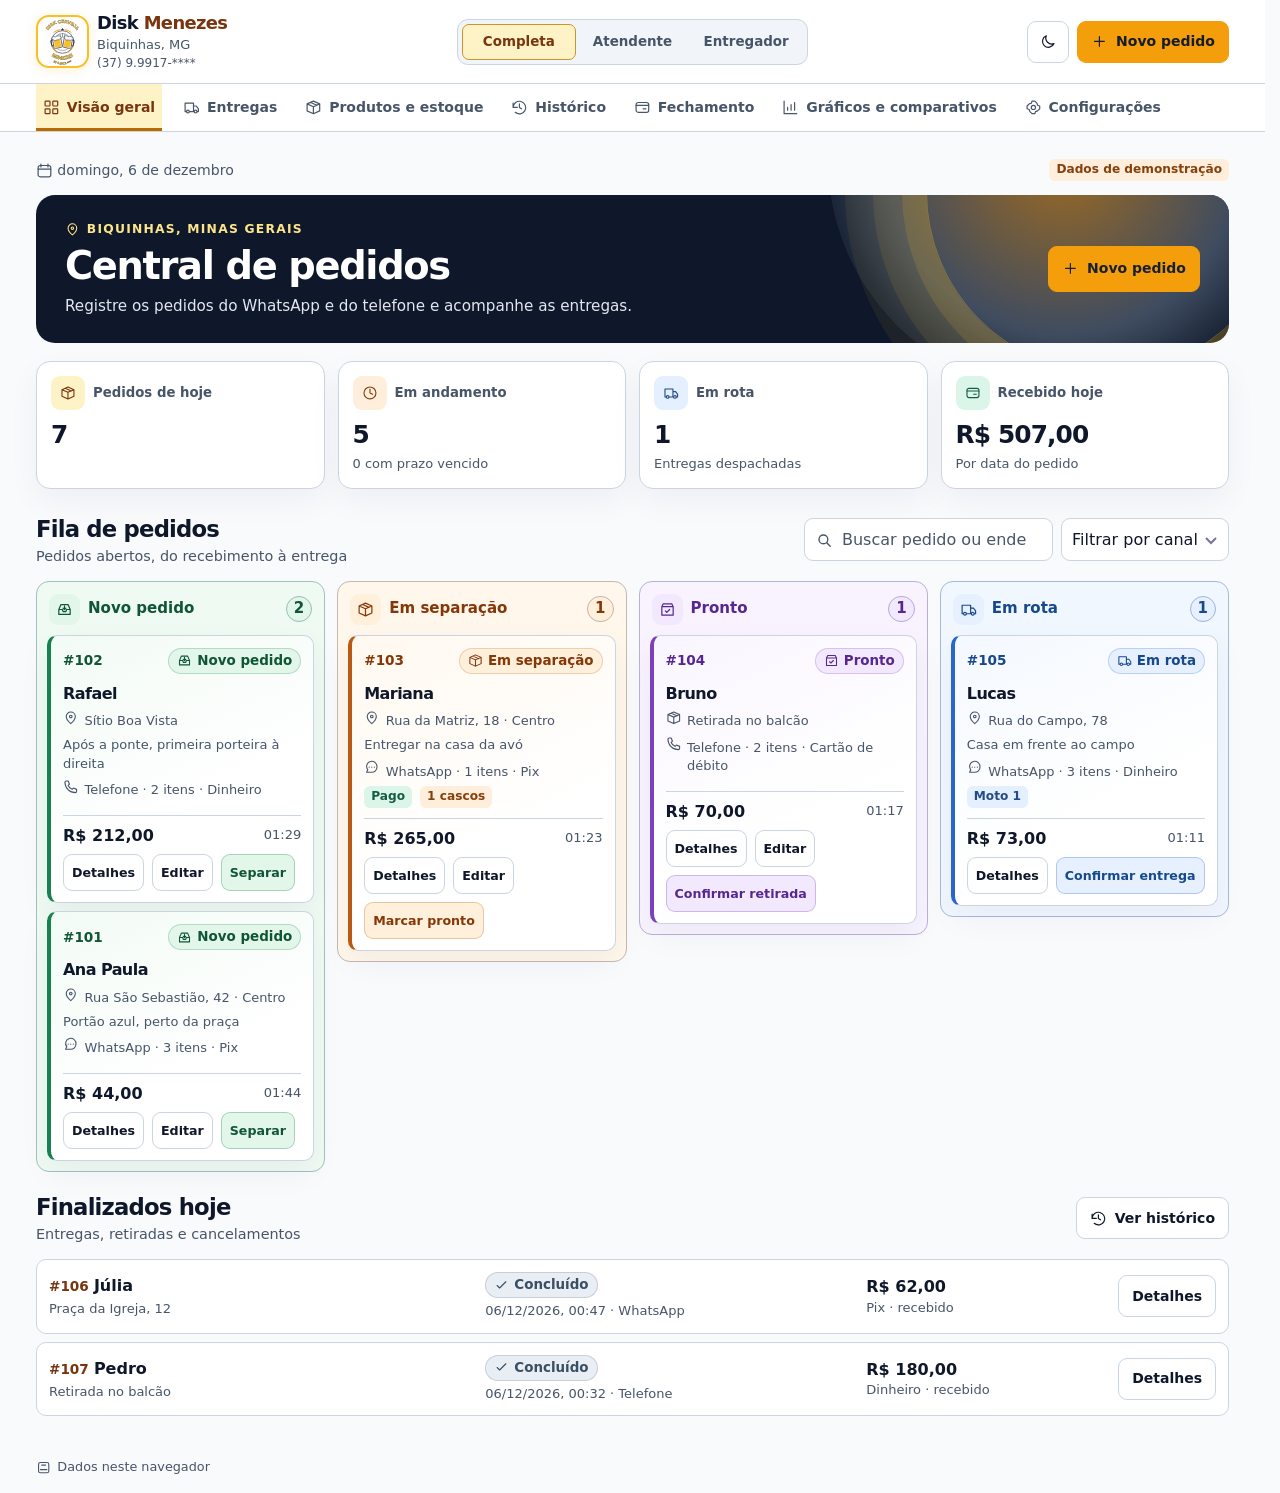
==== commit ba475416: "Testa fila de quatro colunas em branch experimental" ====
--- a/public/index.html
+++ b/public/index.html
@@ -1,11 +1,10 @@
 <!doctype html>
 <html lang="pt-BR">
 <head>
-<meta name="disk-storage" content="server">
 <meta charset="utf-8">
-<meta name="viewport" content="width=device-width, initial-scale=1, viewport-fit=cover">
+<meta name="viewport" content="width=device-width, initial-scale=1">
 <meta name="theme-color" content="#0f172a">
-<title>Disk Menezes | Itens nos cards</title>
+<title>Disk Menezes | Teste de 4 etapas</title>
 <style>
 :root{color-scheme:light;--bg:#f8fafc;--surface:#fff;--ink:#0f172a;--muted:#475569;--line:#cbd5e1;--soft:#f1f5f9;--brand:#92400e;--brand-ink:#78350f;--brand-soft:#fef3c7;--shadow:0 12px 32px #211b4a0c;--danger:#a01e3e;--red-tint:#ffe9ed;--green:#165c43;--green-tint:#dbf6e9;--orange:#85400d;--orange-tint:#ffeedb;--blue:#244b87;--blue-tint:#e4efff;font-family:Inter,"Segoe UI",system-ui,sans-serif}
 :root[data-theme=dark]{color-scheme:dark;--bg:#020617;--surface:#0f172a;--ink:#f1f5f9;--muted:#cbd5e1;--line:#3e4d65;--soft:#18243a;--brand:#fbbf24;--brand-ink:#fde68a;--brand-soft:#473216;--shadow:none;--danger:#ffb6c5;--red-tint:#562b3b;--green:#a4eaca;--green-tint:#254939;--orange:#ffcf9b;--orange-tint:#533724;--blue:#c2dcff;--blue-tint:#263e61}
@@ -13,11 +12,11 @@
 .top-actions,.row,.actions{display:flex;align-items:center;gap:8px;flex-wrap:wrap}.row.spread{justify-content:space-between}.btn{min-height:42px;display:inline-flex;align-items:center;justify-content:center;gap:8px;background:var(--surface);border:1px solid var(--line);border-radius:9px;padding:7px 13px;text-decoration:none;font-weight:700;font-size:.875rem;line-height:1.25}.btn:hover{background:var(--soft)}.btn.primary{background:#f59e0b;color:#fff;border-color:#f59e0b}.btn.primary:hover{background:#fbbf24}.btn.icononly{width:42px;padding:0}.btn.danger{color:var(--danger)}.btn.soft{background:var(--brand-soft);color:var(--brand-ink);border-color:transparent}.btn.block{width:100%}.modebar{display:grid;grid-template-columns:repeat(3,minmax(0,1fr));width:351px;max-width:100%;border:1px solid var(--line);background:var(--soft);padding:4px;border-radius:11px}.modebar button{background:transparent;border:1px solid transparent;border-radius:7px;min-height:36px;padding:0 3px;font-weight:650;font-size:.84rem;color:var(--muted);white-space:nowrap}.modebar button[aria-pressed=true]{border-color:var(--line);background:var(--surface);color:var(--brand-ink);box-shadow:0 1px 3px #0f172a12}
 main{max-width:1600px;margin:auto;padding:27px clamp(16px,3vw,36px) 42px}.context{display:flex;justify-content:space-between;align-items:center;gap:10px;margin-bottom:14px;color:var(--muted);font-size:.88rem}.context span:first-letter{text-transform:uppercase}.context .pill{background:var(--orange-tint);color:var(--orange);font-size:.76rem}.hero{position:relative;overflow:hidden;isolation:isolate;background:#0f172a;color:#fff;border-radius:19px;padding:26px 29px;display:flex;align-items:center;justify-content:space-between;gap:20px;min-height:156px}.hero:before,.hero:after{content:"";position:absolute;z-index:-1;border-radius:50%;pointer-events:none}.hero:before{width:470px;height:470px;right:-69px;top:-271px;background:radial-gradient(circle,#b7791f 0%,#475569 53%,#1e293b 70%);opacity:.85}.hero:after{width:360px;height:360px;right:-59px;top:-184px;border:1px solid #fbbf2455;box-shadow:0 0 0 24px #fbbf2420,0 0 0 53px #fbbf2415,0 0 0 81px #fbbf2410}.hero-kicker{display:flex;gap:7px;align-items:center;font-size:.77rem;letter-spacing:.1em;text-transform:uppercase;color:#fde68a;font-weight:750;margin-bottom:6px}.hero h1{font-size:clamp(1.8rem,3vw,2.7rem);line-height:1.1;margin-bottom:8px}.hero p{color:#e2e8f0;font-size:.95rem}.hero .btn{background:#f59e0b;border-color:#f59e0b;color:#172033;white-space:nowrap;min-height:46px}.hero .btn:hover{background:#fbbf24}
 .metrics{display:grid;grid-template-columns:repeat(4,minmax(0,1fr));gap:13px;margin:18px 0 24px}.metric,.panel{background:var(--surface);border:1px solid var(--line);border-radius:14px;box-shadow:var(--shadow)}.metric{padding:14px;min-width:0}.metric-top{display:flex;align-items:center;gap:8px;color:var(--muted);font-size:.83rem;font-weight:700}.tile{background:var(--brand-soft);color:var(--brand-ink);width:34px;height:34px;border-radius:9px;display:grid;place-items:center;flex:none}.tile.orange,.pill.orange{background:var(--orange-tint);color:var(--orange)}.tile.green,.pill.green{background:var(--green-tint);color:var(--green)}.tile.blue,.pill.blue{background:var(--blue-tint);color:var(--blue)}.pill.red{background:var(--red-tint);color:var(--danger)}.metric strong{display:block;font-size:1.55rem;letter-spacing:-.035em;margin-top:7px;overflow-wrap:anywhere}.metric small{display:block;margin-top:2px}.pagehead,.sectionhead{display:flex;justify-content:space-between;align-items:center;gap:12px;margin-bottom:14px;flex-wrap:wrap}.pagehead{margin:10px 0 20px}.pagehead h1{font-size:2rem}.sectionhead h2{font-size:1.42rem}.sectionhead p,.pagehead p{color:var(--muted);font-size:.9rem}.toolbar{display:flex;flex-wrap:wrap;gap:8px;align-items:center}.search{position:relative;min-width:0}.search .icon{position:absolute;left:11px;top:13px;color:var(--muted);pointer-events:none}.search input{padding-left:37px;width:min(258px,100%)}
-input,select,textarea{background:var(--surface);border:1px solid var(--line);border-radius:9px;min-height:43px;padding:8px 10px;min-width:0;width:100%}input::placeholder,textarea::placeholder{color:var(--muted);opacity:1}input[type=checkbox]{width:19px;min-height:auto;height:19px;flex:none;accent-color:#b96b00}select{appearance:none;padding-right:30px;background-image:url("data:image/svg+xml,%3Csvg xmlns='http://www.w3.org/2000/svg' width='16' height='12' fill='none' stroke='%237b709e' stroke-width='2' viewBox='0 0 16 12'%3E%3Cpath d='m3 4 5 5 5-5'/%3E%3C/svg%3E");background-repeat:no-repeat;background-position:right 9px center}.toolbar select,.toolbar input[type=date],.actions select{width:auto;max-width:100%}textarea{resize:vertical}.panel{padding:16px}.board{display:grid;grid-template-columns:repeat(3,minmax(0,1fr));gap:12px;align-items:start}.lane{min-width:0;background:var(--soft);border:1px solid var(--line);border-radius:13px;padding:9px;min-height:152px}.lane-title{padding:4px 4px 10px;display:flex;align-items:center;justify-content:space-between;gap:6px;font-size:.91rem}.lane-title span:first-child{display:flex;align-items:center;gap:7px;font-weight:750}.dot{width:9px;height:9px;display:inline-block;background:#b7791f;border-radius:50%;flex:none}.dot.orange{background:#ba671e}.dot.blue{background:#367dd9}.count{background:var(--surface);border:1px solid var(--line);padding:1px 7px;border-radius:20px;font-weight:750}.lane-cards{display:grid;gap:8px}.order{background:var(--surface);border:1px solid var(--line);border-radius:10px;padding:11px;min-width:0;box-shadow:var(--shadow);overflow-wrap:anywhere}.order h3{font-size:1rem;margin:7px 0 3px}.order .meta{color:var(--muted);font-size:.81rem;display:flex;gap:6px;align-items:baseline;margin:5px 0}.order .foot{border-top:1px solid var(--line);margin-top:10px;padding-top:8px}.order .foot .btn{min-height:37px;padding:5px 8px;font-size:.79rem}.order-code{font-weight:800;color:var(--brand-ink);font-size:.85rem}.pill{display:inline-flex;align-items:center;gap:4px;background:var(--brand-soft);color:var(--brand-ink);border-radius:6px;padding:3px 7px;font-weight:750;font-size:.76rem;line-height:1.3}.empty{border:1px dashed var(--line);border-radius:10px;text-align:center;color:var(--muted);padding:17px 10px;font-size:.875rem}.below{margin-top:19px}.list{display:grid;gap:8px}.listrow{display:grid;grid-template-columns:minmax(135px,1.15fr) minmax(115px,1fr) minmax(100px,.65fr) auto;align-items:center;gap:12px;padding:12px;border:1px solid var(--line);border-radius:10px;background:var(--surface);overflow-wrap:anywhere}.listrow p+p{margin-top:3px}.listrow .actions{justify-content:flex-end}.delivery-grid,.settings-grid,.report-grid{display:grid;grid-template-columns:repeat(2,minmax(0,1fr));gap:12px}.settings-grid .panel h2,.report-grid h2{font-size:1.14rem;margin-bottom:9px}.settings-grid .panel p{margin-bottom:12px}
+input,select,textarea{background:var(--surface);border:1px solid var(--line);border-radius:9px;min-height:43px;padding:8px 10px;min-width:0;width:100%}input::placeholder,textarea::placeholder{color:var(--muted);opacity:1}input[type=checkbox]{width:19px;min-height:auto;height:19px;flex:none;accent-color:#b96b00}select{appearance:none;padding-right:30px;background-image:url("data:image/svg+xml,%3Csvg xmlns='http://www.w3.org/2000/svg' width='16' height='12' fill='none' stroke='%237b709e' stroke-width='2' viewBox='0 0 16 12'%3E%3Cpath d='m3 4 5 5 5-5'/%3E%3C/svg%3E");background-repeat:no-repeat;background-position:right 9px center}.toolbar select,.toolbar input[type=date],.actions select{width:auto;max-width:100%}textarea{resize:vertical}.panel{padding:16px}.board{display:grid;grid-template-columns:repeat(4,minmax(0,1fr));gap:12px;align-items:start}.lane{min-width:0;background:var(--soft);border:1px solid var(--line);border-radius:13px;padding:9px;min-height:152px}.lane-title{padding:4px 4px 10px;display:flex;align-items:center;justify-content:space-between;gap:6px;font-size:.91rem}.lane-title span:first-child{display:flex;align-items:center;gap:7px;font-weight:750}.dot{width:9px;height:9px;display:inline-block;background:#b7791f;border-radius:50%;flex:none}.dot.orange{background:#ba671e}.dot.blue{background:#367dd9}.count{background:var(--surface);border:1px solid var(--line);padding:1px 7px;border-radius:20px;font-weight:750}.lane-cards{display:grid;gap:8px}.order{background:var(--surface);border:1px solid var(--line);border-radius:10px;padding:11px;min-width:0;box-shadow:var(--shadow);overflow-wrap:anywhere}.order h3{font-size:1rem;margin:7px 0 3px}.order .meta{color:var(--muted);font-size:.81rem;display:flex;gap:6px;align-items:baseline;margin:5px 0}.order .foot{border-top:1px solid var(--line);margin-top:10px;padding-top:8px}.order .foot .btn{min-height:37px;padding:5px 8px;font-size:.79rem}.order-code{font-weight:800;color:var(--brand-ink);font-size:.85rem}.pill{display:inline-flex;align-items:center;gap:4px;background:var(--brand-soft);color:var(--brand-ink);border-radius:6px;padding:3px 7px;font-weight:750;font-size:.76rem;line-height:1.3}.empty{border:1px dashed var(--line);border-radius:10px;text-align:center;color:var(--muted);padding:17px 10px;font-size:.875rem}.below{margin-top:19px}.list{display:grid;gap:8px}.listrow{display:grid;grid-template-columns:minmax(135px,1.15fr) minmax(115px,1fr) minmax(100px,.65fr) auto;align-items:center;gap:12px;padding:12px;border:1px solid var(--line);border-radius:10px;background:var(--surface);overflow-wrap:anywhere}.listrow p+p{margin-top:3px}.listrow .actions{justify-content:flex-end}.delivery-grid,.settings-grid,.report-grid{display:grid;grid-template-columns:repeat(2,minmax(0,1fr));gap:12px}.settings-grid .panel h2,.report-grid h2{font-size:1.14rem;margin-bottom:9px}.settings-grid .panel p{margin-bottom:12px}
 dialog{color:var(--ink);border:1px solid var(--line);background:var(--surface);border-radius:16px;max-width:calc(100vw - 24px);width:650px;max-height:calc(100dvh - 28px);padding:0;box-shadow:0 24px 80px #15102865}dialog.wide{width:990px}dialog::backdrop{background:#161029a1}.dialog-head,.dialog-foot{background:var(--surface);padding:14px 17px;display:flex;justify-content:space-between;align-items:center;gap:10px;z-index:1}.dialog-head{position:sticky;top:0;border-bottom:1px solid var(--line)}.dialog-foot{position:sticky;bottom:0;border-top:1px solid var(--line);flex-wrap:wrap}.dialog-body{padding:17px}.editor-grid{display:grid;grid-template-columns:minmax(0,1.12fr) minmax(0,1fr);gap:15px;align-items:start}.formgrid{display:grid;grid-template-columns:repeat(2,minmax(0,1fr));gap:10px}.span2{grid-column:1/-1}.field{display:grid;gap:4px;font-size:.87rem;font-weight:700;align-content:start}.field input,.field select,.field textarea{font-weight:400}.editor-section{background:var(--bg);border:1px solid var(--line);padding:12px;border-radius:12px}.editor-section h3{margin-bottom:9px}.editor-section + .editor-section{margin-top:10px}.product-scroll{max-height:236px;overflow:auto;margin:8px 0}.itemline{display:flex;justify-content:space-between;align-items:center;gap:7px;border-bottom:1px solid var(--line);padding:7px 0}.itemline:last-child{border-bottom:0}.itemline span{min-width:0;overflow-wrap:anywhere}.itemline .btn,.itemline input{min-height:36px}.qty{width:65px;text-align:center;padding:4px}.check{display:flex;align-items:center;gap:7px;min-height:42px}.error{color:var(--danger);font-size:.875rem;font-weight:700;margin-top:8px}.totals{display:grid;gap:4px;margin-top:10px}.totals div{display:flex;justify-content:space-between;gap:8px}.timeline{padding-left:21px;color:var(--muted)}.timeline li{margin:5px 0}.textbreak{white-space:pre-wrap;overflow-wrap:anywhere}.toast{position:fixed;bottom:16px;right:16px;z-index:5;max-width:min(380px,calc(100vw - 32px));background:#0f172a;color:#fff;border-radius:10px;padding:12px 16px;box-shadow:0 5px 25px #0004}.print-only{display:none}
 @media(max-width:1130px){.metric{padding:10px}}
 @media(max-width:840px){.top-actions{flex-wrap:nowrap}.modebar{width:310px}.hero{min-height:136px}}
-@media(max-width:600px){.modebar{order:2;width:100%}.top-actions{order:1;margin-left:auto}main{padding:14px 12px 30px}.hero{padding:17px;align-items:flex-start;flex-direction:column;gap:12px}.hero p{font-size:.86rem}.metrics{grid-template-columns:repeat(2,minmax(0,1fr));gap:8px;margin:12px 0 18px}.metric-top{font-size:.77rem}.metric strong{font-size:1.25rem}.metric small{font-size:.76rem}.board,.settings-grid,.report-grid,.delivery-grid,.editor-grid{grid-template-columns:1fr}.listrow{grid-template-columns:1fr 1fr;gap:7px}.listrow .actions{justify-content:start}.toolbar{width:100%}.search{flex:1}.search input{width:100%}.dialog-head,.dialog-foot{padding:10px 12px}.dialog-body{padding:12px}.modebar button{font-size:.81rem}.top-actions .btn{min-height:39px}.lane{min-height:0}}
+@media(max-width:600px){.modebar{order:2;width:100%}.top-actions{order:1;margin-left:auto}main{padding:14px 12px 30px}.hero{padding:17px;align-items:flex-start;flex-direction:column;gap:12px}.hero p{font-size:.86rem}.metrics{grid-template-columns:repeat(2,minmax(0,1fr));gap:8px;margin:12px 0 18px}.metric-top{font-size:.77rem}.metric strong{font-size:1.25rem}.metric small{font-size:.76rem}.settings-grid,.report-grid,.delivery-grid,.editor-grid{grid-template-columns:1fr}.listrow{grid-template-columns:1fr 1fr;gap:7px}.listrow .actions{justify-content:start}.toolbar{width:100%}.search{flex:1}.search input{width:100%}.dialog-head,.dialog-foot{padding:10px 12px}.dialog-body{padding:12px}.modebar button{font-size:.81rem}.top-actions .btn{min-height:39px}.lane{min-height:0}}
 @media print{body>*:not(.print-only){display:none!important}.print-only{display:block;color:#000;padding:20px}.print-only p{margin:6px 0}.print-only .listrow{box-shadow:none;border:1px solid #aaa;break-inside:avoid}}
 /* The side slots stay equal even when an action is hidden in a mode. */
 @media(min-width:601px){.top-actions{justify-content:flex-end}}
@@ -189,46 +188,7 @@
 .order-status .icon{width:15px;height:15px;flex:none}
 .order .order-next-status{color:var(--stage-ink);background:var(--stage-fill);border-color:color-mix(in srgb,var(--stage-mark) 30%,transparent)}
 .order .order-next-status:hover{background:color-mix(in srgb,var(--stage-fill) 86%,var(--stage-mark))}
-
-.card-items{margin-top:9px;padding:7px 9px;background:var(--soft);border-radius:8px}
-.card-items-list{list-style:none;margin:0;padding:0}
-.card-items-list li{display:grid;grid-template-columns:minmax(2rem,max-content) minmax(0,1fr);gap:4px;align-items:baseline;padding:3px 0;font-size:.84rem;line-height:1.3}
-.card-items-list strong{color:var(--stage-ink);font-variant-numeric:tabular-nums}
-.card-items details{margin-top:3px}
-.card-items summary{cursor:pointer;width:fit-content;padding-block:4px;color:var(--stage-ink);font-size:.82rem;font-weight:700}
-.app-footer #local-caption{display:inline-flex;align-items:center;gap:6px}#sign-out[hidden]{display:none}#storage-banner a{color:inherit;font-weight:700;text-decoration:underline}
-</style>
-<style>
-.mobile-board-controls,.mobile-app-nav,#mobile-tools{display:none}
-@media screen and (max-width:600px){
-  header #modes,header #nav,.has-mobile-board #quick-new{display:none}
-  #mobile-tools{display:inline-flex}
-  body.has-mobile-nav{padding-bottom:calc(62px + env(safe-area-inset-bottom,0px))}
-  .has-mobile-board .hero{padding:15px;min-height:0;gap:10px}
-  .has-mobile-board .hero h1{font-size:clamp(1.45rem,5.6vw,1.85rem);margin:0}
-  .has-mobile-board .hero .hero-kicker,.has-mobile-board .hero p{display:none}
-  .has-mobile-board .hero .btn{width:100%;min-height:50px;justify-content:center;font-size:1rem}
-  .has-mobile-board .metrics .metric{padding:10px}
-  .has-mobile-board .metrics .metric small,.order-queue .sectionhead p{display:none}
-  #order-board{scroll-margin-top:62px;scroll-margin-bottom:72px}
-  #order-board[data-mobile-stage="new"]>.lane:not(.stage-new),
-  #order-board[data-mobile-stage="packing"]>.lane:not(.stage-packing),
-  #order-board[data-mobile-stage="route"]>.lane:not(.stage-route){display:none}
-  .mobile-board-controls{position:sticky;top:0;z-index:4;display:grid;grid-template-columns:repeat(3,minmax(0,1fr));gap:4px;margin-bottom:8px;padding:4px;background:var(--surface);border:1px solid var(--line);border-radius:11px}
-  .mobile-board-controls button{display:flex;align-items:center;justify-content:center;gap:4px;min-height:44px;border:1px solid transparent;border-radius:8px;background:transparent;color:var(--ink);font:inherit;font-size:.73rem;font-weight:750;line-height:1.1;padding:4px 2px;cursor:pointer}
-  .mobile-board-controls button[aria-pressed="true"],.mobile-app-nav .nav[aria-current="page"]{border-color:#d99a26;background:#fff0c2;color:#652e05}
-  .mobile-board-controls svg{width:15px;height:15px;flex:none}
-  .mobile-stage-count{min-width:15px;padding:2px;border-radius:9px;background:var(--soft);color:var(--ink);font-size:.65rem}
-  .mobile-app-nav:not([hidden]){position:fixed;z-index:10;display:flex;gap:4px;inset:auto 0 0;padding:5px max(6px,env(safe-area-inset-right,0px)) calc(5px + env(safe-area-inset-bottom,0px)) max(6px,env(safe-area-inset-left,0px));background:var(--surface);border-top:1px solid var(--line);box-shadow:0 -4px 16px #08112617}
-  .mobile-app-nav .nav{flex:1;min-width:0;min-height:48px;display:flex;align-items:center;justify-content:center;flex-direction:column;gap:3px;border:1px solid transparent;border-radius:8px;padding:4px 1px;color:var(--ink);font-size:.72rem;text-align:center;line-height:1.1}
-  .mobile-app-nav svg{width:17px;height:17px}
-  #mobile-menu{position:fixed;inset:auto 0 0;width:100%;max-width:none;margin:0;border-radius:18px 18px 0 0;padding:16px 16px calc(16px + env(safe-area-inset-bottom,0px));max-height:calc(100dvh - 16px)}
-  #mobile-menu .mobile-menu-heading{margin-bottom:12px}
-  #mobile-menu h3{margin:12px 0 6px;font-size:.89rem}
-  #mobile-menu-modes{display:grid;grid-template-columns:repeat(3,minmax(0,1fr));gap:6px}
-  #mobile-menu-modes .btn{min-height:44px;justify-content:center;padding-inline:4px;font-size:.82rem}
-  #mobile-menu-links .btn{display:flex;width:100%;min-height:46px;justify-content:flex-start;margin-top:6px}
-}
+@media(max-width:600px){.board{grid-template-columns:repeat(4,minmax(172px,1fr));overflow-x:auto;overscroll-behavior-inline:contain}}
 </style>
 </head>
 <body>
@@ -283,22 +243,13 @@
     <div class="modebar" role="group" aria-label="Modo de visualização" id="modes"></div>
     <div class="top-actions">
       <button class="btn icononly" id="theme"></button>
-      <button class="btn icononly" type="button" data-act="mobile-menu" id="mobile-tools" aria-label="Menu de ferramentas" aria-haspopup="dialog"></button>
       <button class="btn primary" data-act="new" id="quick-new" aria-label="Novo pedido"></button>
     </div>
   </div>
   <nav id="nav" class="top-nav" aria-label="Seções"></nav>
 </header>
-<div id="storage-banner" role="status" hidden></div>
 <main id="main" tabindex="-1"></main>
-<footer class="app-footer"><span id="local-caption"></span><form action="/sair" method="post"><button id="sign-out" class="btn" type="submit" hidden>Sair da conta</button></form></footer>
-<nav id="mobile-nav" class="mobile-app-nav" aria-label="Navegação no celular" hidden></nav>
-<dialog id="mobile-menu" aria-labelledby="mobile-menu-title">
-  <div class="row spread mobile-menu-heading"><h2 id="mobile-menu-title">Ferramentas</h2><button type="button" class="btn icononly" id="mobile-menu-close" data-act="mobile-menu-close" aria-label="Fechar ferramentas"></button></div>
-  <h3>Modo de trabalho</h3>
-  <div id="mobile-menu-modes" role="group" aria-label="Modo de trabalho"></div>
-  <div id="mobile-menu-links"></div>
-</dialog>
+<footer class="app-footer" id="local-caption"></footer>
 <dialog id="modal" aria-labelledby="modal-title"></dialog>
 <div id="notice" role="status" class="toast" hidden></div>
 <div id="chart-tooltip" class="chart-tooltip" aria-hidden="true" hidden><strong id="chart-tooltip-name"></strong><span class="chart-tooltip-value" id="chart-tooltip-value"></span></div>
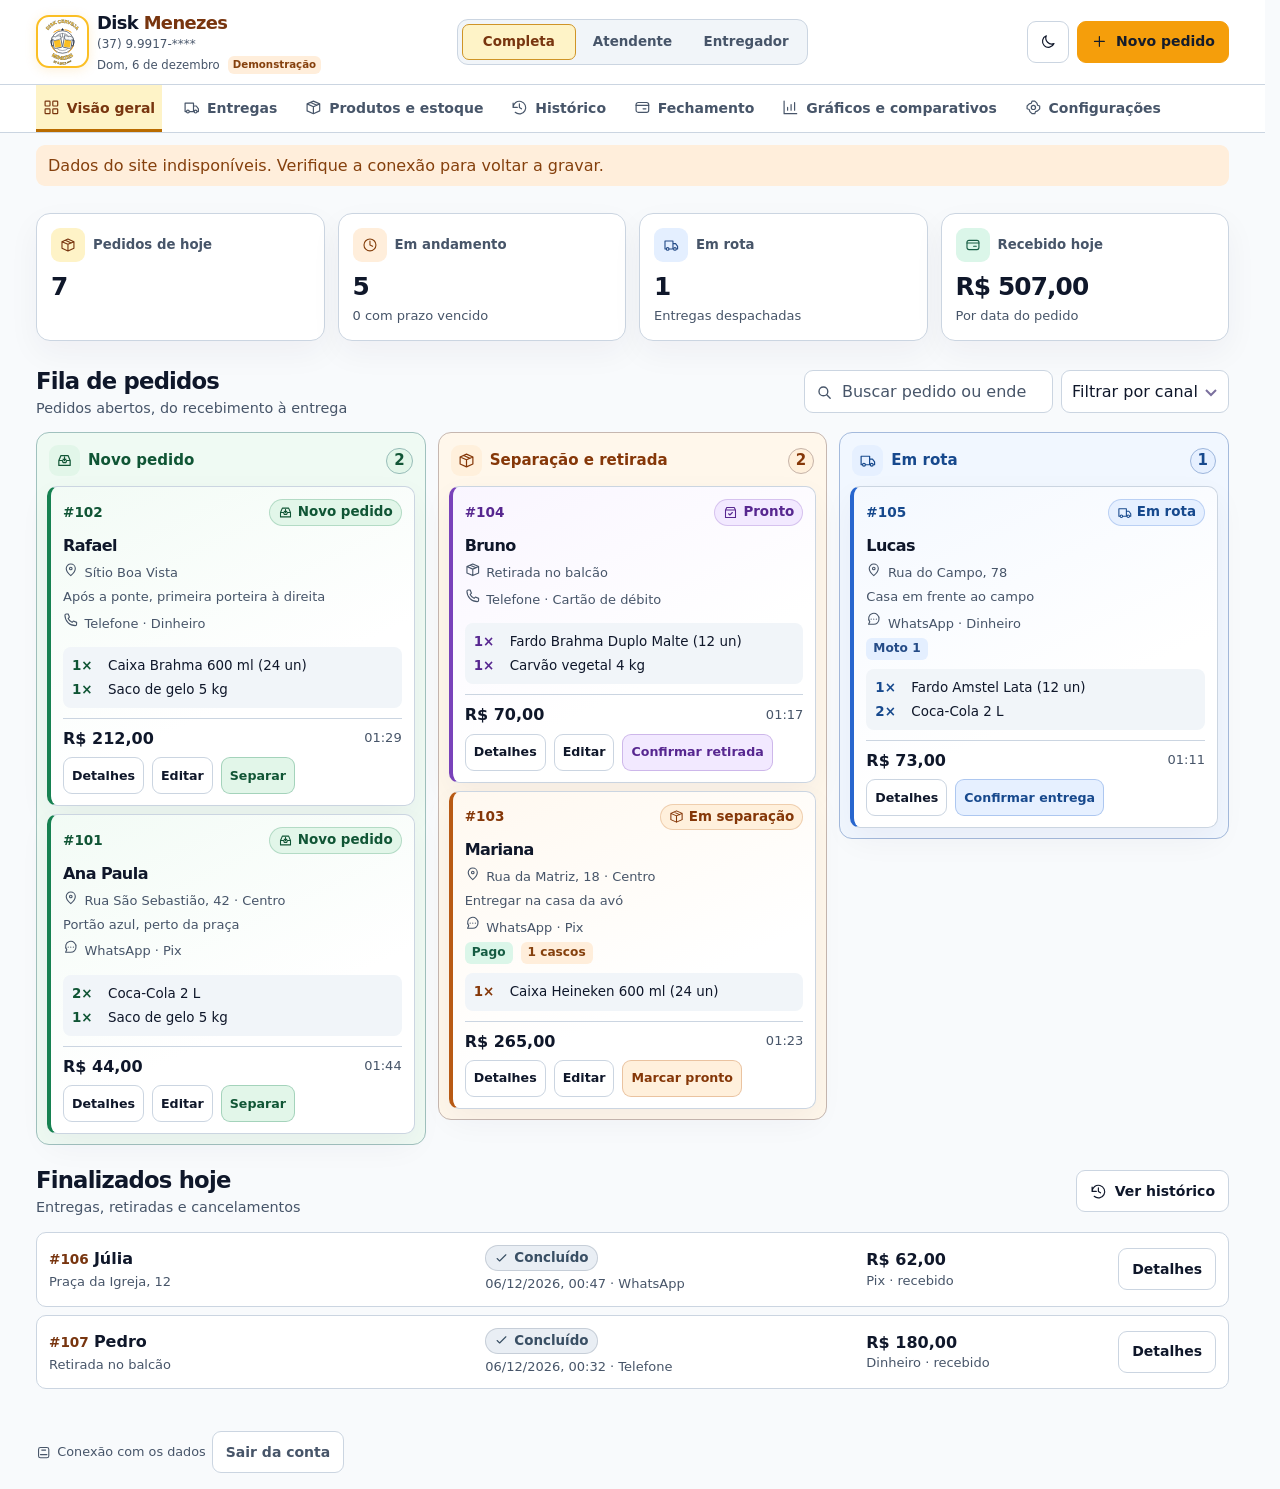
==== commit 35ce3074: "fix: compacta cabeçalhos do painel e move a data para a barra superior" ====
--- a/public/index.html
+++ b/public/index.html
@@ -1,10 +1,11 @@
 <!doctype html>
 <html lang="pt-BR">
 <head>
+<meta name="disk-storage" content="server">
 <meta charset="utf-8">
-<meta name="viewport" content="width=device-width, initial-scale=1">
+<meta name="viewport" content="width=device-width, initial-scale=1, viewport-fit=cover">
 <meta name="theme-color" content="#0f172a">
-<title>Disk Menezes | Teste de 4 etapas</title>
+<title>Disk Menezes | Itens nos cards</title>
 <style>
 :root{color-scheme:light;--bg:#f8fafc;--surface:#fff;--ink:#0f172a;--muted:#475569;--line:#cbd5e1;--soft:#f1f5f9;--brand:#92400e;--brand-ink:#78350f;--brand-soft:#fef3c7;--shadow:0 12px 32px #211b4a0c;--danger:#a01e3e;--red-tint:#ffe9ed;--green:#165c43;--green-tint:#dbf6e9;--orange:#85400d;--orange-tint:#ffeedb;--blue:#244b87;--blue-tint:#e4efff;font-family:Inter,"Segoe UI",system-ui,sans-serif}
 :root[data-theme=dark]{color-scheme:dark;--bg:#020617;--surface:#0f172a;--ink:#f1f5f9;--muted:#cbd5e1;--line:#3e4d65;--soft:#18243a;--brand:#fbbf24;--brand-ink:#fde68a;--brand-soft:#473216;--shadow:none;--danger:#ffb6c5;--red-tint:#562b3b;--green:#a4eaca;--green-tint:#254939;--orange:#ffcf9b;--orange-tint:#533724;--blue:#c2dcff;--blue-tint:#263e61}
@@ -12,11 +13,11 @@
 .top-actions,.row,.actions{display:flex;align-items:center;gap:8px;flex-wrap:wrap}.row.spread{justify-content:space-between}.btn{min-height:42px;display:inline-flex;align-items:center;justify-content:center;gap:8px;background:var(--surface);border:1px solid var(--line);border-radius:9px;padding:7px 13px;text-decoration:none;font-weight:700;font-size:.875rem;line-height:1.25}.btn:hover{background:var(--soft)}.btn.primary{background:#f59e0b;color:#fff;border-color:#f59e0b}.btn.primary:hover{background:#fbbf24}.btn.icononly{width:42px;padding:0}.btn.danger{color:var(--danger)}.btn.soft{background:var(--brand-soft);color:var(--brand-ink);border-color:transparent}.btn.block{width:100%}.modebar{display:grid;grid-template-columns:repeat(3,minmax(0,1fr));width:351px;max-width:100%;border:1px solid var(--line);background:var(--soft);padding:4px;border-radius:11px}.modebar button{background:transparent;border:1px solid transparent;border-radius:7px;min-height:36px;padding:0 3px;font-weight:650;font-size:.84rem;color:var(--muted);white-space:nowrap}.modebar button[aria-pressed=true]{border-color:var(--line);background:var(--surface);color:var(--brand-ink);box-shadow:0 1px 3px #0f172a12}
 main{max-width:1600px;margin:auto;padding:27px clamp(16px,3vw,36px) 42px}.context{display:flex;justify-content:space-between;align-items:center;gap:10px;margin-bottom:14px;color:var(--muted);font-size:.88rem}.context span:first-letter{text-transform:uppercase}.context .pill{background:var(--orange-tint);color:var(--orange);font-size:.76rem}.hero{position:relative;overflow:hidden;isolation:isolate;background:#0f172a;color:#fff;border-radius:19px;padding:26px 29px;display:flex;align-items:center;justify-content:space-between;gap:20px;min-height:156px}.hero:before,.hero:after{content:"";position:absolute;z-index:-1;border-radius:50%;pointer-events:none}.hero:before{width:470px;height:470px;right:-69px;top:-271px;background:radial-gradient(circle,#b7791f 0%,#475569 53%,#1e293b 70%);opacity:.85}.hero:after{width:360px;height:360px;right:-59px;top:-184px;border:1px solid #fbbf2455;box-shadow:0 0 0 24px #fbbf2420,0 0 0 53px #fbbf2415,0 0 0 81px #fbbf2410}.hero-kicker{display:flex;gap:7px;align-items:center;font-size:.77rem;letter-spacing:.1em;text-transform:uppercase;color:#fde68a;font-weight:750;margin-bottom:6px}.hero h1{font-size:clamp(1.8rem,3vw,2.7rem);line-height:1.1;margin-bottom:8px}.hero p{color:#e2e8f0;font-size:.95rem}.hero .btn{background:#f59e0b;border-color:#f59e0b;color:#172033;white-space:nowrap;min-height:46px}.hero .btn:hover{background:#fbbf24}
 .metrics{display:grid;grid-template-columns:repeat(4,minmax(0,1fr));gap:13px;margin:18px 0 24px}.metric,.panel{background:var(--surface);border:1px solid var(--line);border-radius:14px;box-shadow:var(--shadow)}.metric{padding:14px;min-width:0}.metric-top{display:flex;align-items:center;gap:8px;color:var(--muted);font-size:.83rem;font-weight:700}.tile{background:var(--brand-soft);color:var(--brand-ink);width:34px;height:34px;border-radius:9px;display:grid;place-items:center;flex:none}.tile.orange,.pill.orange{background:var(--orange-tint);color:var(--orange)}.tile.green,.pill.green{background:var(--green-tint);color:var(--green)}.tile.blue,.pill.blue{background:var(--blue-tint);color:var(--blue)}.pill.red{background:var(--red-tint);color:var(--danger)}.metric strong{display:block;font-size:1.55rem;letter-spacing:-.035em;margin-top:7px;overflow-wrap:anywhere}.metric small{display:block;margin-top:2px}.pagehead,.sectionhead{display:flex;justify-content:space-between;align-items:center;gap:12px;margin-bottom:14px;flex-wrap:wrap}.pagehead{margin:10px 0 20px}.pagehead h1{font-size:2rem}.sectionhead h2{font-size:1.42rem}.sectionhead p,.pagehead p{color:var(--muted);font-size:.9rem}.toolbar{display:flex;flex-wrap:wrap;gap:8px;align-items:center}.search{position:relative;min-width:0}.search .icon{position:absolute;left:11px;top:13px;color:var(--muted);pointer-events:none}.search input{padding-left:37px;width:min(258px,100%)}
-input,select,textarea{background:var(--surface);border:1px solid var(--line);border-radius:9px;min-height:43px;padding:8px 10px;min-width:0;width:100%}input::placeholder,textarea::placeholder{color:var(--muted);opacity:1}input[type=checkbox]{width:19px;min-height:auto;height:19px;flex:none;accent-color:#b96b00}select{appearance:none;padding-right:30px;background-image:url("data:image/svg+xml,%3Csvg xmlns='http://www.w3.org/2000/svg' width='16' height='12' fill='none' stroke='%237b709e' stroke-width='2' viewBox='0 0 16 12'%3E%3Cpath d='m3 4 5 5 5-5'/%3E%3C/svg%3E");background-repeat:no-repeat;background-position:right 9px center}.toolbar select,.toolbar input[type=date],.actions select{width:auto;max-width:100%}textarea{resize:vertical}.panel{padding:16px}.board{display:grid;grid-template-columns:repeat(4,minmax(0,1fr));gap:12px;align-items:start}.lane{min-width:0;background:var(--soft);border:1px solid var(--line);border-radius:13px;padding:9px;min-height:152px}.lane-title{padding:4px 4px 10px;display:flex;align-items:center;justify-content:space-between;gap:6px;font-size:.91rem}.lane-title span:first-child{display:flex;align-items:center;gap:7px;font-weight:750}.dot{width:9px;height:9px;display:inline-block;background:#b7791f;border-radius:50%;flex:none}.dot.orange{background:#ba671e}.dot.blue{background:#367dd9}.count{background:var(--surface);border:1px solid var(--line);padding:1px 7px;border-radius:20px;font-weight:750}.lane-cards{display:grid;gap:8px}.order{background:var(--surface);border:1px solid var(--line);border-radius:10px;padding:11px;min-width:0;box-shadow:var(--shadow);overflow-wrap:anywhere}.order h3{font-size:1rem;margin:7px 0 3px}.order .meta{color:var(--muted);font-size:.81rem;display:flex;gap:6px;align-items:baseline;margin:5px 0}.order .foot{border-top:1px solid var(--line);margin-top:10px;padding-top:8px}.order .foot .btn{min-height:37px;padding:5px 8px;font-size:.79rem}.order-code{font-weight:800;color:var(--brand-ink);font-size:.85rem}.pill{display:inline-flex;align-items:center;gap:4px;background:var(--brand-soft);color:var(--brand-ink);border-radius:6px;padding:3px 7px;font-weight:750;font-size:.76rem;line-height:1.3}.empty{border:1px dashed var(--line);border-radius:10px;text-align:center;color:var(--muted);padding:17px 10px;font-size:.875rem}.below{margin-top:19px}.list{display:grid;gap:8px}.listrow{display:grid;grid-template-columns:minmax(135px,1.15fr) minmax(115px,1fr) minmax(100px,.65fr) auto;align-items:center;gap:12px;padding:12px;border:1px solid var(--line);border-radius:10px;background:var(--surface);overflow-wrap:anywhere}.listrow p+p{margin-top:3px}.listrow .actions{justify-content:flex-end}.delivery-grid,.settings-grid,.report-grid{display:grid;grid-template-columns:repeat(2,minmax(0,1fr));gap:12px}.settings-grid .panel h2,.report-grid h2{font-size:1.14rem;margin-bottom:9px}.settings-grid .panel p{margin-bottom:12px}
+input,select,textarea{background:var(--surface);border:1px solid var(--line);border-radius:9px;min-height:43px;padding:8px 10px;min-width:0;width:100%}input::placeholder,textarea::placeholder{color:var(--muted);opacity:1}input[type=checkbox]{width:19px;min-height:auto;height:19px;flex:none;accent-color:#b96b00}select{appearance:none;padding-right:30px;background-image:url("data:image/svg+xml,%3Csvg xmlns='http://www.w3.org/2000/svg' width='16' height='12' fill='none' stroke='%237b709e' stroke-width='2' viewBox='0 0 16 12'%3E%3Cpath d='m3 4 5 5 5-5'/%3E%3C/svg%3E");background-repeat:no-repeat;background-position:right 9px center}.toolbar select,.toolbar input[type=date],.actions select{width:auto;max-width:100%}textarea{resize:vertical}.panel{padding:16px}.board{display:grid;grid-template-columns:repeat(3,minmax(0,1fr));gap:12px;align-items:start}.lane{min-width:0;background:var(--soft);border:1px solid var(--line);border-radius:13px;padding:9px;min-height:152px}.lane-title{padding:4px 4px 10px;display:flex;align-items:center;justify-content:space-between;gap:6px;font-size:.91rem}.lane-title span:first-child{display:flex;align-items:center;gap:7px;font-weight:750}.dot{width:9px;height:9px;display:inline-block;background:#b7791f;border-radius:50%;flex:none}.dot.orange{background:#ba671e}.dot.blue{background:#367dd9}.count{background:var(--surface);border:1px solid var(--line);padding:1px 7px;border-radius:20px;font-weight:750}.lane-cards{display:grid;gap:8px}.order{background:var(--surface);border:1px solid var(--line);border-radius:10px;padding:11px;min-width:0;box-shadow:var(--shadow);overflow-wrap:anywhere}.order h3{font-size:1rem;margin:7px 0 3px}.order .meta{color:var(--muted);font-size:.81rem;display:flex;gap:6px;align-items:baseline;margin:5px 0}.order .foot{border-top:1px solid var(--line);margin-top:10px;padding-top:8px}.order .foot .btn{min-height:37px;padding:5px 8px;font-size:.79rem}.order-code{font-weight:800;color:var(--brand-ink);font-size:.85rem}.pill{display:inline-flex;align-items:center;gap:4px;background:var(--brand-soft);color:var(--brand-ink);border-radius:6px;padding:3px 7px;font-weight:750;font-size:.76rem;line-height:1.3}.empty{border:1px dashed var(--line);border-radius:10px;text-align:center;color:var(--muted);padding:17px 10px;font-size:.875rem}.below{margin-top:19px}.list{display:grid;gap:8px}.listrow{display:grid;grid-template-columns:minmax(135px,1.15fr) minmax(115px,1fr) minmax(100px,.65fr) auto;align-items:center;gap:12px;padding:12px;border:1px solid var(--line);border-radius:10px;background:var(--surface);overflow-wrap:anywhere}.listrow p+p{margin-top:3px}.listrow .actions{justify-content:flex-end}.delivery-grid,.settings-grid,.report-grid{display:grid;grid-template-columns:repeat(2,minmax(0,1fr));gap:12px}.settings-grid .panel h2,.report-grid h2{font-size:1.14rem;margin-bottom:9px}.settings-grid .panel p{margin-bottom:12px}
 dialog{color:var(--ink);border:1px solid var(--line);background:var(--surface);border-radius:16px;max-width:calc(100vw - 24px);width:650px;max-height:calc(100dvh - 28px);padding:0;box-shadow:0 24px 80px #15102865}dialog.wide{width:990px}dialog::backdrop{background:#161029a1}.dialog-head,.dialog-foot{background:var(--surface);padding:14px 17px;display:flex;justify-content:space-between;align-items:center;gap:10px;z-index:1}.dialog-head{position:sticky;top:0;border-bottom:1px solid var(--line)}.dialog-foot{position:sticky;bottom:0;border-top:1px solid var(--line);flex-wrap:wrap}.dialog-body{padding:17px}.editor-grid{display:grid;grid-template-columns:minmax(0,1.12fr) minmax(0,1fr);gap:15px;align-items:start}.formgrid{display:grid;grid-template-columns:repeat(2,minmax(0,1fr));gap:10px}.span2{grid-column:1/-1}.field{display:grid;gap:4px;font-size:.87rem;font-weight:700;align-content:start}.field input,.field select,.field textarea{font-weight:400}.editor-section{background:var(--bg);border:1px solid var(--line);padding:12px;border-radius:12px}.editor-section h3{margin-bottom:9px}.editor-section + .editor-section{margin-top:10px}.product-scroll{max-height:236px;overflow:auto;margin:8px 0}.itemline{display:flex;justify-content:space-between;align-items:center;gap:7px;border-bottom:1px solid var(--line);padding:7px 0}.itemline:last-child{border-bottom:0}.itemline span{min-width:0;overflow-wrap:anywhere}.itemline .btn,.itemline input{min-height:36px}.qty{width:65px;text-align:center;padding:4px}.check{display:flex;align-items:center;gap:7px;min-height:42px}.error{color:var(--danger);font-size:.875rem;font-weight:700;margin-top:8px}.totals{display:grid;gap:4px;margin-top:10px}.totals div{display:flex;justify-content:space-between;gap:8px}.timeline{padding-left:21px;color:var(--muted)}.timeline li{margin:5px 0}.textbreak{white-space:pre-wrap;overflow-wrap:anywhere}.toast{position:fixed;bottom:16px;right:16px;z-index:5;max-width:min(380px,calc(100vw - 32px));background:#0f172a;color:#fff;border-radius:10px;padding:12px 16px;box-shadow:0 5px 25px #0004}.print-only{display:none}
 @media(max-width:1130px){.metric{padding:10px}}
 @media(max-width:840px){.top-actions{flex-wrap:nowrap}.modebar{width:310px}.hero{min-height:136px}}
-@media(max-width:600px){.modebar{order:2;width:100%}.top-actions{order:1;margin-left:auto}main{padding:14px 12px 30px}.hero{padding:17px;align-items:flex-start;flex-direction:column;gap:12px}.hero p{font-size:.86rem}.metrics{grid-template-columns:repeat(2,minmax(0,1fr));gap:8px;margin:12px 0 18px}.metric-top{font-size:.77rem}.metric strong{font-size:1.25rem}.metric small{font-size:.76rem}.settings-grid,.report-grid,.delivery-grid,.editor-grid{grid-template-columns:1fr}.listrow{grid-template-columns:1fr 1fr;gap:7px}.listrow .actions{justify-content:start}.toolbar{width:100%}.search{flex:1}.search input{width:100%}.dialog-head,.dialog-foot{padding:10px 12px}.dialog-body{padding:12px}.modebar button{font-size:.81rem}.top-actions .btn{min-height:39px}.lane{min-height:0}}
+@media(max-width:600px){.modebar{order:2;width:100%}.top-actions{order:1;margin-left:auto}main{padding:14px 12px 30px}.hero{padding:17px;align-items:flex-start;flex-direction:column;gap:12px}.hero p{font-size:.86rem}.metrics{grid-template-columns:repeat(2,minmax(0,1fr));gap:8px;margin:12px 0 18px}.metric-top{font-size:.77rem}.metric strong{font-size:1.25rem}.metric small{font-size:.76rem}.board,.settings-grid,.report-grid,.delivery-grid,.editor-grid{grid-template-columns:1fr}.listrow{grid-template-columns:1fr 1fr;gap:7px}.listrow .actions{justify-content:start}.toolbar{width:100%}.search{flex:1}.search input{width:100%}.dialog-head,.dialog-foot{padding:10px 12px}.dialog-body{padding:12px}.modebar button{font-size:.81rem}.top-actions .btn{min-height:39px}.lane{min-height:0}}
 @media print{body>*:not(.print-only){display:none!important}.print-only{display:block;color:#000;padding:20px}.print-only p{margin:6px 0}.print-only .listrow{box-shadow:none;border:1px solid #aaa;break-inside:avoid}}
 /* The side slots stay equal even when an action is hidden in a mode. */
 @media(min-width:601px){.top-actions{justify-content:flex-end}}
@@ -188,7 +189,52 @@
 .order-status .icon{width:15px;height:15px;flex:none}
 .order .order-next-status{color:var(--stage-ink);background:var(--stage-fill);border-color:color-mix(in srgb,var(--stage-mark) 30%,transparent)}
 .order .order-next-status:hover{background:color-mix(in srgb,var(--stage-fill) 86%,var(--stage-mark))}
-@media(max-width:600px){.board{grid-template-columns:repeat(4,minmax(172px,1fr));overflow-x:auto;overscroll-behavior-inline:contain}}
+
+.card-items{margin-top:9px;padding:7px 9px;background:var(--soft);border-radius:8px}
+.card-items-list{list-style:none;margin:0;padding:0}
+.card-items-list li{display:grid;grid-template-columns:minmax(2rem,max-content) minmax(0,1fr);gap:4px;align-items:baseline;padding:3px 0;font-size:.84rem;line-height:1.3}
+.card-items-list strong{color:var(--stage-ink);font-variant-numeric:tabular-nums}
+.card-items details{margin-top:3px}
+.card-items summary{cursor:pointer;width:fit-content;padding-block:4px;color:var(--stage-ink);font-size:.82rem;font-weight:700}
+.app-footer #local-caption{display:inline-flex;align-items:center;gap:6px}#sign-out[hidden]{display:none}#storage-banner a{color:inherit;font-weight:700;text-decoration:underline}
+</style>
+<style>
+.mobile-board-controls,.mobile-app-nav,#mobile-tools,.overview-new.btn{display:none}
+.page-title{position:absolute;width:1px;height:1px;margin:-1px;padding:0;overflow:hidden;clip-path:inset(50%);white-space:nowrap}
+.header-meta{display:flex;align-items:center;gap:4px 8px;flex-wrap:wrap;margin-top:3px;color:var(--muted);font-size:.73rem;line-height:1.2}
+.header-meta time::first-letter{text-transform:uppercase}
+.header-meta .pill{padding:2px 5px;font-size:.64rem}
+.header-meta .pill[hidden]{display:none}
+.compact-controls{align-items:end}
+.has-mobile-board main>.metrics:first-of-type{margin-top:0}
+@media screen and (max-width:600px){
+  header #modes,header #nav,.has-mobile-board #quick-new{display:none}
+  #mobile-tools{display:inline-flex}
+  .page-title-mobile{position:static;width:auto;height:auto;margin:0 0 10px;overflow:visible;clip-path:none;white-space:normal;font-size:1.24rem}
+  .header-meta{font-size:.7rem}
+  .overview-new.btn{display:flex;justify-content:center;width:100%;min-height:50px;font-size:1rem;margin-bottom:10px}
+  body.has-mobile-nav{padding-bottom:calc(62px + env(safe-area-inset-bottom,0px))}
+  .has-mobile-board .metrics .metric{padding:10px}
+  .has-mobile-board .metrics .metric small,.order-queue .sectionhead p{display:none}
+  #order-board{scroll-margin-top:62px;scroll-margin-bottom:72px}
+  #order-board[data-mobile-stage="new"]>.lane:not(.stage-new),
+  #order-board[data-mobile-stage="packing"]>.lane:not(.stage-packing),
+  #order-board[data-mobile-stage="route"]>.lane:not(.stage-route){display:none}
+  .mobile-board-controls{position:sticky;top:0;z-index:4;display:grid;grid-template-columns:repeat(3,minmax(0,1fr));gap:4px;margin-bottom:8px;padding:4px;background:var(--surface);border:1px solid var(--line);border-radius:11px}
+  .mobile-board-controls button{display:flex;align-items:center;justify-content:center;gap:4px;min-height:44px;border:1px solid transparent;border-radius:8px;background:transparent;color:var(--ink);font:inherit;font-size:.73rem;font-weight:750;line-height:1.1;padding:4px 2px;cursor:pointer}
+  .mobile-board-controls button[aria-pressed="true"],.mobile-app-nav .nav[aria-current="page"]{border-color:#d99a26;background:#fff0c2;color:#652e05}
+  .mobile-board-controls svg{width:15px;height:15px;flex:none}
+  .mobile-stage-count{min-width:15px;padding:2px;border-radius:9px;background:var(--soft);color:var(--ink);font-size:.65rem}
+  .mobile-app-nav:not([hidden]){position:fixed;z-index:10;display:flex;gap:4px;inset:auto 0 0;padding:5px max(6px,env(safe-area-inset-right,0px)) calc(5px + env(safe-area-inset-bottom,0px)) max(6px,env(safe-area-inset-left,0px));background:var(--surface);border-top:1px solid var(--line);box-shadow:0 -4px 16px #08112617}
+  .mobile-app-nav .nav{flex:1;min-width:0;min-height:48px;display:flex;align-items:center;justify-content:center;flex-direction:column;gap:3px;border:1px solid transparent;border-radius:8px;padding:4px 1px;color:var(--ink);font-size:.72rem;text-align:center;line-height:1.1}
+  .mobile-app-nav svg{width:17px;height:17px}
+  #mobile-menu{position:fixed;inset:auto 0 0;width:100%;max-width:none;margin:0;border-radius:18px 18px 0 0;padding:16px 16px calc(16px + env(safe-area-inset-bottom,0px));max-height:calc(100dvh - 16px)}
+  #mobile-menu .mobile-menu-heading{margin-bottom:12px}
+  #mobile-menu h3{margin:12px 0 6px;font-size:.89rem}
+  #mobile-menu-modes{display:grid;grid-template-columns:repeat(3,minmax(0,1fr));gap:6px}
+  #mobile-menu-modes .btn{min-height:44px;justify-content:center;padding-inline:4px;font-size:.82rem}
+  #mobile-menu-links .btn{display:flex;width:100%;min-height:46px;justify-content:flex-start;margin-top:6px}
+}
 </style>
 </head>
 <body>
@@ -239,17 +285,26 @@
                         <text font-family="Inter, sans-serif" font-weight="800" font-size="12.5" fill="#fbbf24" stroke="#1e293b" stroke-width="1" paint-order="stroke">
                             <textPath href="#telArc" startOffset="50%" text-anchor="middle">37 9.9917-****</textPath>
                         </text>
-                    </svg></span><div><strong>Disk <em>Menezes</em></strong><small>Biquinhas, MG</small><span class="contact">(37) 9.9917-****</span></div></div>
+                    </svg></span><div><strong>Disk <em>Menezes</em></strong><span class="contact">(37) 9.9917-****</span><div class="header-meta"><time id="header-date"></time><span id="header-demo" class="pill orange" hidden>Demonstração</span></div></div></div>
     <div class="modebar" role="group" aria-label="Modo de visualização" id="modes"></div>
     <div class="top-actions">
       <button class="btn icononly" id="theme"></button>
+      <button class="btn icononly" type="button" data-act="mobile-menu" id="mobile-tools" aria-label="Menu de ferramentas" aria-haspopup="dialog"></button>
       <button class="btn primary" data-act="new" id="quick-new" aria-label="Novo pedido"></button>
     </div>
   </div>
   <nav id="nav" class="top-nav" aria-label="Seções"></nav>
 </header>
+<div id="storage-banner" role="status" hidden></div>
 <main id="main" tabindex="-1"></main>
-<footer class="app-footer" id="local-caption"></footer>
+<footer class="app-footer"><span id="local-caption"></span><form action="/sair" method="post"><button id="sign-out" class="btn" type="submit" hidden>Sair da conta</button></form></footer>
+<nav id="mobile-nav" class="mobile-app-nav" aria-label="Navegação no celular" hidden></nav>
+<dialog id="mobile-menu" aria-labelledby="mobile-menu-title">
+  <div class="row spread mobile-menu-heading"><h2 id="mobile-menu-title">Ferramentas</h2><button type="button" class="btn icononly" id="mobile-menu-close" data-act="mobile-menu-close" aria-label="Fechar ferramentas"></button></div>
+  <h3>Modo de trabalho</h3>
+  <div id="mobile-menu-modes" role="group" aria-label="Modo de trabalho"></div>
+  <div id="mobile-menu-links"></div>
+</dialog>
 <dialog id="modal" aria-labelledby="modal-title"></dialog>
 <div id="notice" role="status" class="toast" hidden></div>
 <div id="chart-tooltip" class="chart-tooltip" aria-hidden="true" hidden><strong id="chart-tooltip-name"></strong><span class="chart-tooltip-value" id="chart-tooltip-value"></span></div>
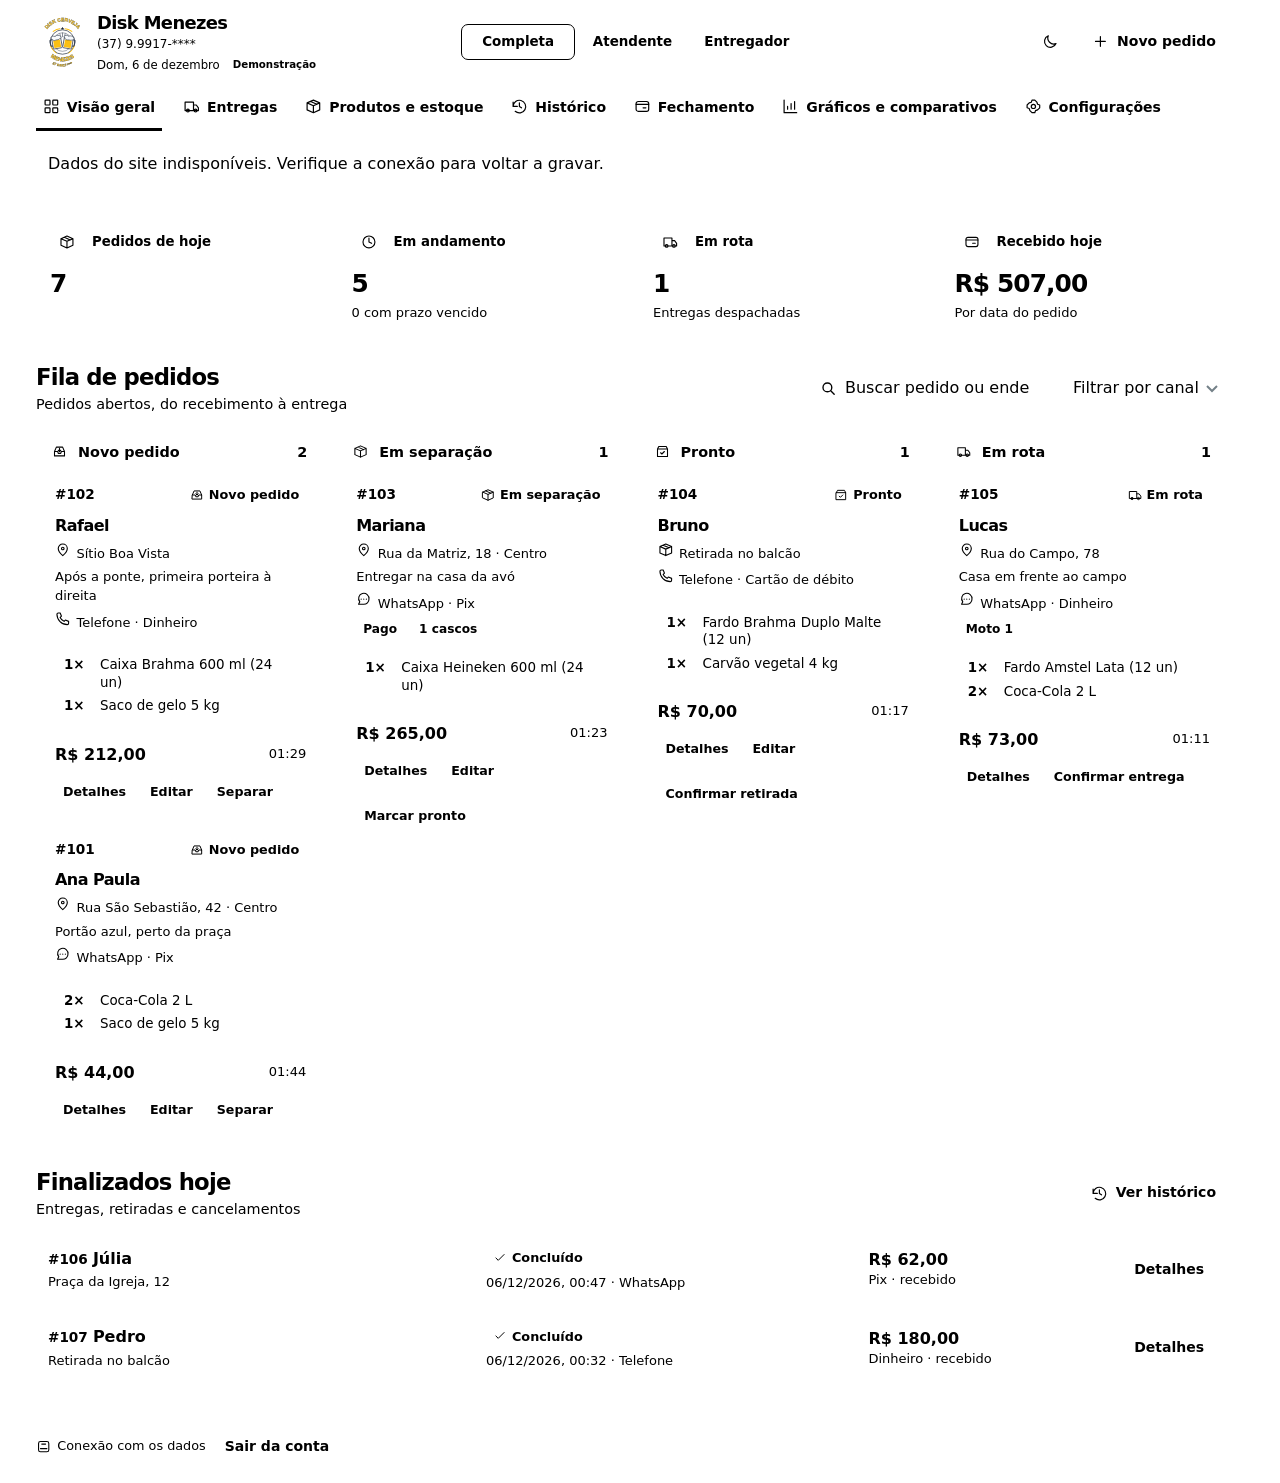
==== commit 1c2702b2: "experiment: testa paleta cinza-azulada e etiquetas sólidas de pedidos" ====
--- a/public/index.html
+++ b/public/index.html
@@ -4,20 +4,20 @@
 <meta name="disk-storage" content="server">
 <meta charset="utf-8">
 <meta name="viewport" content="width=device-width, initial-scale=1, viewport-fit=cover">
-<meta name="theme-color" content="#0f172a">
+<meta name="theme-color" content="#F1F4F5">
 <title>Disk Menezes | Itens nos cards</title>
+<link rel="stylesheet" href="/theme.css">
 <style>
-:root{color-scheme:light;--bg:#f8fafc;--surface:#fff;--ink:#0f172a;--muted:#475569;--line:#cbd5e1;--soft:#f1f5f9;--brand:#92400e;--brand-ink:#78350f;--brand-soft:#fef3c7;--shadow:0 12px 32px #211b4a0c;--danger:#a01e3e;--red-tint:#ffe9ed;--green:#165c43;--green-tint:#dbf6e9;--orange:#85400d;--orange-tint:#ffeedb;--blue:#244b87;--blue-tint:#e4efff;font-family:Inter,"Segoe UI",system-ui,sans-serif}
-:root[data-theme=dark]{color-scheme:dark;--bg:#020617;--surface:#0f172a;--ink:#f1f5f9;--muted:#cbd5e1;--line:#3e4d65;--soft:#18243a;--brand:#fbbf24;--brand-ink:#fde68a;--brand-soft:#473216;--shadow:none;--danger:#ffb6c5;--red-tint:#562b3b;--green:#a4eaca;--green-tint:#254939;--orange:#ffcf9b;--orange-tint:#533724;--blue:#c2dcff;--blue-tint:#263e61}
-*{box-sizing:border-box}html{scrollbar-gutter:stable}body{margin:0;background:var(--bg);color:var(--ink);font-size:1rem;line-height:1.45}button,input,select,textarea{font:inherit;color:inherit}button,a,input,select,textarea{touch-action:manipulation}button{cursor:pointer}button:disabled{cursor:default;opacity:.52}a{color:var(--brand-ink)}:focus-visible{outline:3px solid #b96b00;outline-offset:3px}h1,h2,h3,p{margin:0}h1,h2,h3{letter-spacing:-.035em}small,.small{font-size:.8125rem;color:var(--muted)}.mute{color:var(--muted)}[hidden]{display:none!important}.icon{width:1.2em;height:1.2em;display:inline-block;stroke:currentColor;fill:none;stroke-width:1.7;stroke-linecap:round;stroke-linejoin:round;flex:none;vertical-align:middle}.skip{position:fixed;left:12px;top:-100px;z-index:10}.skip:focus{top:12px;background:var(--surface);padding:10px}
-.top-actions,.row,.actions{display:flex;align-items:center;gap:8px;flex-wrap:wrap}.row.spread{justify-content:space-between}.btn{min-height:42px;display:inline-flex;align-items:center;justify-content:center;gap:8px;background:var(--surface);border:1px solid var(--line);border-radius:9px;padding:7px 13px;text-decoration:none;font-weight:700;font-size:.875rem;line-height:1.25}.btn:hover{background:var(--soft)}.btn.primary{background:#f59e0b;color:#fff;border-color:#f59e0b}.btn.primary:hover{background:#fbbf24}.btn.icononly{width:42px;padding:0}.btn.danger{color:var(--danger)}.btn.soft{background:var(--brand-soft);color:var(--brand-ink);border-color:transparent}.btn.block{width:100%}.modebar{display:grid;grid-template-columns:repeat(3,minmax(0,1fr));width:351px;max-width:100%;border:1px solid var(--line);background:var(--soft);padding:4px;border-radius:11px}.modebar button{background:transparent;border:1px solid transparent;border-radius:7px;min-height:36px;padding:0 3px;font-weight:650;font-size:.84rem;color:var(--muted);white-space:nowrap}.modebar button[aria-pressed=true]{border-color:var(--line);background:var(--surface);color:var(--brand-ink);box-shadow:0 1px 3px #0f172a12}
-main{max-width:1600px;margin:auto;padding:27px clamp(16px,3vw,36px) 42px}.context{display:flex;justify-content:space-between;align-items:center;gap:10px;margin-bottom:14px;color:var(--muted);font-size:.88rem}.context span:first-letter{text-transform:uppercase}.context .pill{background:var(--orange-tint);color:var(--orange);font-size:.76rem}.hero{position:relative;overflow:hidden;isolation:isolate;background:#0f172a;color:#fff;border-radius:19px;padding:26px 29px;display:flex;align-items:center;justify-content:space-between;gap:20px;min-height:156px}.hero:before,.hero:after{content:"";position:absolute;z-index:-1;border-radius:50%;pointer-events:none}.hero:before{width:470px;height:470px;right:-69px;top:-271px;background:radial-gradient(circle,#b7791f 0%,#475569 53%,#1e293b 70%);opacity:.85}.hero:after{width:360px;height:360px;right:-59px;top:-184px;border:1px solid #fbbf2455;box-shadow:0 0 0 24px #fbbf2420,0 0 0 53px #fbbf2415,0 0 0 81px #fbbf2410}.hero-kicker{display:flex;gap:7px;align-items:center;font-size:.77rem;letter-spacing:.1em;text-transform:uppercase;color:#fde68a;font-weight:750;margin-bottom:6px}.hero h1{font-size:clamp(1.8rem,3vw,2.7rem);line-height:1.1;margin-bottom:8px}.hero p{color:#e2e8f0;font-size:.95rem}.hero .btn{background:#f59e0b;border-color:#f59e0b;color:#172033;white-space:nowrap;min-height:46px}.hero .btn:hover{background:#fbbf24}
+:root{font-family:Inter,"Segoe UI",system-ui,sans-serif}
+*{box-sizing:border-box}html{scrollbar-gutter:stable}body{margin:0;background:var(--bg);color:var(--ink);font-size:1rem;line-height:1.45}button,input,select,textarea{font:inherit;color:inherit}button,a,input,select,textarea{touch-action:manipulation}button{cursor:pointer}button:disabled{cursor:default}a{color:var(--brand-ink)}:focus-visible{outline:3px solid var(--focus);outline-offset:3px}h1,h2,h3,p{margin:0}h1,h2,h3{letter-spacing:-.035em}small,.small{font-size:.8125rem;color:var(--muted)}.mute{color:var(--muted)}[hidden]{display:none!important}.icon{width:1.2em;height:1.2em;display:inline-block;stroke:currentColor;fill:none;stroke-width:1.7;stroke-linecap:round;stroke-linejoin:round;flex:none;vertical-align:middle}.skip{position:fixed;left:12px;top:-100px;z-index:10}.skip:focus{top:12px;background:var(--surface);padding:10px}
+.top-actions,.row,.actions{display:flex;align-items:center;gap:8px;flex-wrap:wrap}.row.spread{justify-content:space-between}.btn{min-height:42px;display:inline-flex;align-items:center;justify-content:center;gap:8px;background:var(--surface);border:1px solid var(--control-line);border-radius:9px;padding:7px 13px;text-decoration:none;font-weight:700;font-size:.875rem;line-height:1.25}.btn:not(:disabled):hover{background:var(--hover)}.btn.primary{background:var(--accent);color:var(--accent-text);border-color:var(--brand-line)}.btn.primary:not(:disabled):hover{background:var(--accent-hover)}.btn:disabled,.btn.primary:disabled{background:var(--disabled-bg);border-color:var(--control-line);color:var(--disabled-ink)}.btn.icononly{width:42px;padding:0}.btn.danger{color:var(--danger)}.btn.soft{background:var(--soft);color:var(--ink);border-color:var(--control-line)}.btn.block{width:100%}.modebar{display:grid;grid-template-columns:repeat(3,minmax(0,1fr));width:351px;max-width:100%;border:1px solid var(--line);background:var(--soft);padding:4px;border-radius:11px}.modebar button{background:transparent;border:1px solid transparent;border-radius:7px;min-height:36px;padding:0 3px;font-weight:650;font-size:.84rem;color:var(--muted);white-space:nowrap}.modebar button[aria-pressed=true]{border-color:var(--line);background:var(--surface);color:var(--brand-ink);box-shadow:0 1px 3px #0f172a12}
+main{max-width:1600px;margin:auto;padding:27px clamp(16px,3vw,36px) 42px}
 .metrics{display:grid;grid-template-columns:repeat(4,minmax(0,1fr));gap:13px;margin:18px 0 24px}.metric,.panel{background:var(--surface);border:1px solid var(--line);border-radius:14px;box-shadow:var(--shadow)}.metric{padding:14px;min-width:0}.metric-top{display:flex;align-items:center;gap:8px;color:var(--muted);font-size:.83rem;font-weight:700}.tile{background:var(--brand-soft);color:var(--brand-ink);width:34px;height:34px;border-radius:9px;display:grid;place-items:center;flex:none}.tile.orange,.pill.orange{background:var(--orange-tint);color:var(--orange)}.tile.green,.pill.green{background:var(--green-tint);color:var(--green)}.tile.blue,.pill.blue{background:var(--blue-tint);color:var(--blue)}.pill.red{background:var(--red-tint);color:var(--danger)}.metric strong{display:block;font-size:1.55rem;letter-spacing:-.035em;margin-top:7px;overflow-wrap:anywhere}.metric small{display:block;margin-top:2px}.pagehead,.sectionhead{display:flex;justify-content:space-between;align-items:center;gap:12px;margin-bottom:14px;flex-wrap:wrap}.pagehead{margin:10px 0 20px}.pagehead h1{font-size:2rem}.sectionhead h2{font-size:1.42rem}.sectionhead p,.pagehead p{color:var(--muted);font-size:.9rem}.toolbar{display:flex;flex-wrap:wrap;gap:8px;align-items:center}.search{position:relative;min-width:0}.search .icon{position:absolute;left:11px;top:13px;color:var(--muted);pointer-events:none}.search input{padding-left:37px;width:min(258px,100%)}
-input,select,textarea{background:var(--surface);border:1px solid var(--line);border-radius:9px;min-height:43px;padding:8px 10px;min-width:0;width:100%}input::placeholder,textarea::placeholder{color:var(--muted);opacity:1}input[type=checkbox]{width:19px;min-height:auto;height:19px;flex:none;accent-color:#b96b00}select{appearance:none;padding-right:30px;background-image:url("data:image/svg+xml,%3Csvg xmlns='http://www.w3.org/2000/svg' width='16' height='12' fill='none' stroke='%237b709e' stroke-width='2' viewBox='0 0 16 12'%3E%3Cpath d='m3 4 5 5 5-5'/%3E%3C/svg%3E");background-repeat:no-repeat;background-position:right 9px center}.toolbar select,.toolbar input[type=date],.actions select{width:auto;max-width:100%}textarea{resize:vertical}.panel{padding:16px}.board{display:grid;grid-template-columns:repeat(3,minmax(0,1fr));gap:12px;align-items:start}.lane{min-width:0;background:var(--soft);border:1px solid var(--line);border-radius:13px;padding:9px;min-height:152px}.lane-title{padding:4px 4px 10px;display:flex;align-items:center;justify-content:space-between;gap:6px;font-size:.91rem}.lane-title span:first-child{display:flex;align-items:center;gap:7px;font-weight:750}.dot{width:9px;height:9px;display:inline-block;background:#b7791f;border-radius:50%;flex:none}.dot.orange{background:#ba671e}.dot.blue{background:#367dd9}.count{background:var(--surface);border:1px solid var(--line);padding:1px 7px;border-radius:20px;font-weight:750}.lane-cards{display:grid;gap:8px}.order{background:var(--surface);border:1px solid var(--line);border-radius:10px;padding:11px;min-width:0;box-shadow:var(--shadow);overflow-wrap:anywhere}.order h3{font-size:1rem;margin:7px 0 3px}.order .meta{color:var(--muted);font-size:.81rem;display:flex;gap:6px;align-items:baseline;margin:5px 0}.order .foot{border-top:1px solid var(--line);margin-top:10px;padding-top:8px}.order .foot .btn{min-height:37px;padding:5px 8px;font-size:.79rem}.order-code{font-weight:800;color:var(--brand-ink);font-size:.85rem}.pill{display:inline-flex;align-items:center;gap:4px;background:var(--brand-soft);color:var(--brand-ink);border-radius:6px;padding:3px 7px;font-weight:750;font-size:.76rem;line-height:1.3}.empty{border:1px dashed var(--line);border-radius:10px;text-align:center;color:var(--muted);padding:17px 10px;font-size:.875rem}.below{margin-top:19px}.list{display:grid;gap:8px}.listrow{display:grid;grid-template-columns:minmax(135px,1.15fr) minmax(115px,1fr) minmax(100px,.65fr) auto;align-items:center;gap:12px;padding:12px;border:1px solid var(--line);border-radius:10px;background:var(--surface);overflow-wrap:anywhere}.listrow p+p{margin-top:3px}.listrow .actions{justify-content:flex-end}.delivery-grid,.settings-grid,.report-grid{display:grid;grid-template-columns:repeat(2,minmax(0,1fr));gap:12px}.settings-grid .panel h2,.report-grid h2{font-size:1.14rem;margin-bottom:9px}.settings-grid .panel p{margin-bottom:12px}
-dialog{color:var(--ink);border:1px solid var(--line);background:var(--surface);border-radius:16px;max-width:calc(100vw - 24px);width:650px;max-height:calc(100dvh - 28px);padding:0;box-shadow:0 24px 80px #15102865}dialog.wide{width:990px}dialog::backdrop{background:#161029a1}.dialog-head,.dialog-foot{background:var(--surface);padding:14px 17px;display:flex;justify-content:space-between;align-items:center;gap:10px;z-index:1}.dialog-head{position:sticky;top:0;border-bottom:1px solid var(--line)}.dialog-foot{position:sticky;bottom:0;border-top:1px solid var(--line);flex-wrap:wrap}.dialog-body{padding:17px}.editor-grid{display:grid;grid-template-columns:minmax(0,1.12fr) minmax(0,1fr);gap:15px;align-items:start}.formgrid{display:grid;grid-template-columns:repeat(2,minmax(0,1fr));gap:10px}.span2{grid-column:1/-1}.field{display:grid;gap:4px;font-size:.87rem;font-weight:700;align-content:start}.field input,.field select,.field textarea{font-weight:400}.editor-section{background:var(--bg);border:1px solid var(--line);padding:12px;border-radius:12px}.editor-section h3{margin-bottom:9px}.editor-section + .editor-section{margin-top:10px}.product-scroll{max-height:236px;overflow:auto;margin:8px 0}.itemline{display:flex;justify-content:space-between;align-items:center;gap:7px;border-bottom:1px solid var(--line);padding:7px 0}.itemline:last-child{border-bottom:0}.itemline span{min-width:0;overflow-wrap:anywhere}.itemline .btn,.itemline input{min-height:36px}.qty{width:65px;text-align:center;padding:4px}.check{display:flex;align-items:center;gap:7px;min-height:42px}.error{color:var(--danger);font-size:.875rem;font-weight:700;margin-top:8px}.totals{display:grid;gap:4px;margin-top:10px}.totals div{display:flex;justify-content:space-between;gap:8px}.timeline{padding-left:21px;color:var(--muted)}.timeline li{margin:5px 0}.textbreak{white-space:pre-wrap;overflow-wrap:anywhere}.toast{position:fixed;bottom:16px;right:16px;z-index:5;max-width:min(380px,calc(100vw - 32px));background:#0f172a;color:#fff;border-radius:10px;padding:12px 16px;box-shadow:0 5px 25px #0004}.print-only{display:none}
+input,select,textarea{background:var(--surface);border:1px solid var(--control-line);border-radius:9px;min-height:43px;padding:8px 10px;min-width:0;width:100%}input::placeholder,textarea::placeholder{color:var(--muted);opacity:1}input[type=checkbox]{width:19px;min-height:auto;height:19px;flex:none;accent-color:var(--focus)}select{appearance:none;padding-right:30px;background-image:url("data:image/svg+xml,%3Csvg xmlns='http://www.w3.org/2000/svg' width='16' height='12' fill='none' stroke='%23748188' stroke-width='2' viewBox='0 0 16 12'%3E%3Cpath d='m3 4 5 5 5-5'/%3E%3C/svg%3E");background-repeat:no-repeat;background-position:right 9px center}.toolbar select,.toolbar input[type=date],.actions select{width:auto;max-width:100%}textarea{resize:vertical}.panel{padding:16px}.board{display:grid;grid-template-columns:repeat(3,minmax(0,1fr));gap:12px;align-items:start}.lane{min-width:0;background:var(--soft);border:1px solid var(--line);border-radius:13px;padding:9px;min-height:152px}.lane-title{padding:4px 4px 10px;display:flex;align-items:center;justify-content:space-between;gap:6px;font-size:.91rem}.lane-title span:first-child{display:flex;align-items:center;gap:7px;font-weight:750}.dot{width:9px;height:9px;display:inline-block;background:#b7791f;border-radius:50%;flex:none}.dot.orange{background:#ba671e}.dot.blue{background:#367dd9}.count{background:var(--surface);border:1px solid var(--line);padding:1px 7px;border-radius:20px;font-weight:750}.lane-cards{display:grid;gap:8px}.order{background:var(--surface);border:1px solid var(--line);border-radius:10px;padding:11px;min-width:0;box-shadow:var(--shadow);overflow-wrap:anywhere}.order h3{font-size:1rem;margin:7px 0 3px}.order .meta{color:var(--muted);font-size:.81rem;display:flex;gap:6px;align-items:baseline;margin:5px 0}.order .foot{border-top:1px solid var(--line);margin-top:10px;padding-top:8px}.order .foot .btn{min-height:37px;padding:5px 8px;font-size:.79rem}.order-code{font-weight:800;color:var(--brand-ink);font-size:.85rem}.pill{display:inline-flex;align-items:center;gap:4px;background:var(--brand-soft);color:var(--brand-ink);border-radius:6px;padding:3px 7px;font-weight:750;font-size:.76rem;line-height:1.3}.empty{border:1px dashed var(--line);border-radius:10px;text-align:center;color:var(--muted);padding:17px 10px;font-size:.875rem}.below{margin-top:19px}.list{display:grid;gap:8px}.listrow{display:grid;grid-template-columns:minmax(135px,1.15fr) minmax(115px,1fr) minmax(100px,.65fr) auto;align-items:center;gap:12px;padding:12px;border:1px solid var(--line);border-radius:10px;background:var(--surface);overflow-wrap:anywhere}.listrow p+p{margin-top:3px}.listrow .actions{justify-content:flex-end}.delivery-grid,.settings-grid,.report-grid{display:grid;grid-template-columns:repeat(2,minmax(0,1fr));gap:12px}.settings-grid .panel h2,.report-grid h2{font-size:1.14rem;margin-bottom:9px}.settings-grid .panel p{margin-bottom:12px}
+dialog{color:var(--ink);border:1px solid var(--line);background:var(--surface);border-radius:16px;max-width:calc(100vw - 24px);width:650px;max-height:calc(100dvh - 28px);padding:0;box-shadow:var(--dialog-shadow)}dialog.wide{width:990px}dialog::backdrop{background:var(--backdrop)}.dialog-head,.dialog-foot{background:var(--surface);padding:14px 17px;display:flex;justify-content:space-between;align-items:center;gap:10px;z-index:1}.dialog-head{position:sticky;top:0;border-bottom:1px solid var(--line)}.dialog-foot{position:sticky;bottom:0;border-top:1px solid var(--line);flex-wrap:wrap}.dialog-body{padding:17px}.editor-grid{display:grid;grid-template-columns:minmax(0,1.12fr) minmax(0,1fr);gap:15px;align-items:start}.formgrid{display:grid;grid-template-columns:repeat(2,minmax(0,1fr));gap:10px}.span2{grid-column:1/-1}.field{display:grid;gap:4px;font-size:.87rem;font-weight:700;align-content:start}.field input,.field select,.field textarea{font-weight:400}.editor-section{background:var(--bg);border:1px solid var(--line);padding:12px;border-radius:12px}.editor-section h3{margin-bottom:9px}.editor-section + .editor-section{margin-top:10px}.product-scroll{max-height:236px;overflow:auto;margin:8px 0}.itemline{display:flex;justify-content:space-between;align-items:center;gap:7px;border-bottom:1px solid var(--line);padding:7px 0}.itemline:last-child{border-bottom:0}.itemline span{min-width:0;overflow-wrap:anywhere}.itemline .btn,.itemline input{min-height:36px}.qty{width:65px;text-align:center;padding:4px}.check{display:flex;align-items:center;gap:7px;min-height:42px}.error{color:var(--danger);font-size:.875rem;font-weight:700;margin-top:8px}.totals{display:grid;gap:4px;margin-top:10px}.totals div{display:flex;justify-content:space-between;gap:8px}.timeline{padding-left:21px;color:var(--muted)}.timeline li{margin:5px 0}.textbreak{white-space:pre-wrap;overflow-wrap:anywhere}.toast{position:fixed;bottom:16px;right:16px;z-index:5;max-width:min(380px,calc(100vw - 32px));background:var(--surface);color:var(--ink);border:1px solid var(--line);border-radius:10px;padding:12px 16px;box-shadow:var(--shadow)}.print-only{display:none}
 @media(max-width:1130px){.metric{padding:10px}}
-@media(max-width:840px){.top-actions{flex-wrap:nowrap}.modebar{width:310px}.hero{min-height:136px}}
-@media(max-width:600px){.modebar{order:2;width:100%}.top-actions{order:1;margin-left:auto}main{padding:14px 12px 30px}.hero{padding:17px;align-items:flex-start;flex-direction:column;gap:12px}.hero p{font-size:.86rem}.metrics{grid-template-columns:repeat(2,minmax(0,1fr));gap:8px;margin:12px 0 18px}.metric-top{font-size:.77rem}.metric strong{font-size:1.25rem}.metric small{font-size:.76rem}.board,.settings-grid,.report-grid,.delivery-grid,.editor-grid{grid-template-columns:1fr}.listrow{grid-template-columns:1fr 1fr;gap:7px}.listrow .actions{justify-content:start}.toolbar{width:100%}.search{flex:1}.search input{width:100%}.dialog-head,.dialog-foot{padding:10px 12px}.dialog-body{padding:12px}.modebar button{font-size:.81rem}.top-actions .btn{min-height:39px}.lane{min-height:0}}
+@media(max-width:840px){.top-actions{flex-wrap:nowrap}.modebar{width:310px}}
+@media(max-width:600px){.modebar{order:2;width:100%}.top-actions{order:1;margin-left:auto}main{padding:14px 12px 30px}.metrics{grid-template-columns:repeat(2,minmax(0,1fr));gap:8px;margin:12px 0 18px}.metric-top{font-size:.77rem}.metric strong{font-size:1.25rem}.metric small{font-size:.76rem}.board,.settings-grid,.report-grid,.delivery-grid,.editor-grid{grid-template-columns:1fr}.listrow{grid-template-columns:1fr 1fr;gap:7px}.listrow .actions{justify-content:start}.toolbar{width:100%}.search{flex:1}.search input{width:100%}.dialog-head,.dialog-foot{padding:10px 12px}.dialog-body{padding:12px}.modebar button{font-size:.81rem}.top-actions .btn{min-height:39px}.lane{min-height:0}}
 @media print{body>*:not(.print-only){display:none!important}.print-only{display:block;color:#000;padding:20px}.print-only p{margin:6px 0}.print-only .listrow{box-shadow:none;border:1px solid #aaa;break-inside:avoid}}
 /* The side slots stay equal even when an action is hidden in a mode. */
 @media(min-width:601px){.top-actions{justify-content:flex-end}}
@@ -25,23 +25,24 @@
 @media(601px <= width <= 840px){.top-actions .btn{font-size:.79rem;padding-inline:8px}}
 @media print{.print-only .metric,.print-only .panel{background:white;border:1px solid #aaa;box-shadow:none;break-inside:avoid}.print-only .metric-top,.print-only small{color:#333}}
 
-.brand{align-items:center;padding:0;gap:8px}.brand-mark{width:53px;height:53px;overflow:hidden;background:white;border:2px solid #fbbf24;box-shadow:0 2px 12px #f59e0b28}.brand-mark svg{width:100%;height:100%}.brand strong{white-space:nowrap}.brand em{font-style:normal;color:var(--brand-ink)}.brand :is(a,.contact){display:block;font-size:.75rem;color:var(--muted);white-space:nowrap;text-decoration:none}.btn.primary{color:#151c2b}.btn.primary:hover{color:#151c2b}.modebar button[aria-pressed=true]{border-color:#cf9427}.hero{min-height:130px}
+.brand{align-items:center;padding:0;gap:8px}.brand-mark{width:53px;height:53px;overflow:hidden;background:white;border:2px solid var(--identity)}.brand-mark svg{width:100%;height:100%}.brand strong{white-space:nowrap}.brand em{font-style:normal;color:var(--brand-ink)}.brand :is(a,.contact){display:block;font-size:.75rem;color:var(--muted);white-space:nowrap;text-decoration:none}.modebar button[aria-pressed=true]{border-color:var(--brand-line)}
 #storage-banner{margin:12px clamp(16px,3vw,36px) 0;padding:9px 12px;color:var(--orange);background:var(--orange-tint);border-radius:9px}
 dialog.order-editor{width:745px}.order-editor .dialog-body{padding:14px}.order-editor .editor-grid{grid-template-columns:minmax(0,1fr) minmax(0,1fr);gap:12px}.order-editor .editor-section{border:0;background:none;padding:0}.order-editor .editor-section+.editor-section{margin-top:11px;padding-top:10px;border-top:1px solid var(--line)}.order-editor .formgrid{gap:8px}.order-editor .field{gap:3px}.order-editor .field input,.order-editor .field select{min-height:40px}.order-editor .dialog-foot .totals{margin:0;margin-left:auto;font-size:1.1rem}.order-editor .dialog-foot strong{white-space:nowrap}.order-editor details{border-top:1px solid var(--line);padding-top:8px;margin-top:9px}.order-editor summary{cursor:pointer;color:var(--brand-ink);font-size:.86rem;font-weight:750;padding:5px 0}
-.kind-pick{margin:0;padding:0;border:0}.kind-pick legend{padding:0;margin-bottom:5px;font-size:.87rem;font-weight:700}.kind-pick .choices{display:grid;grid-template-columns:repeat(2,1fr);gap:5px}.kind-pick label{cursor:pointer;position:relative}.kind-pick input{position:absolute;opacity:0;width:1px;min-height:1px}.kind-pick span{display:grid;place-items:center;min-height:39px;text-align:center;border:1px solid var(--line);border-radius:8px;font-weight:700;font-size:.81rem}.kind-pick input:checked+span{background:var(--brand-soft);border-color:#b96b00;color:var(--brand-ink)}.kind-pick input:focus-visible+span{outline:3px solid #b96b00;outline-offset:2px}
+.kind-pick{margin:0;padding:0;border:0}.kind-pick legend{padding:0;margin-bottom:5px;font-size:.87rem;font-weight:700}.kind-pick .choices{display:grid;grid-template-columns:repeat(2,1fr);gap:5px}.kind-pick label{cursor:pointer;position:relative}.kind-pick input{position:absolute;opacity:0;width:1px;min-height:1px}.kind-pick span{display:grid;place-items:center;min-height:39px;text-align:center;border:1px solid var(--line);border-radius:8px;font-weight:700;font-size:.81rem}.kind-pick input:checked+span{background:var(--brand-soft);border-color:var(--focus);color:var(--brand-ink)}.kind-pick input:focus-visible+span{outline:3px solid var(--focus);outline-offset:2px}
 .product-scroll{max-height:174px;background:var(--surface);margin:4px 0;padding:0 6px}.product-scroll:has(button){border:1px solid var(--line);border-radius:8px}.product-scroll .itemline{padding:5px 0;gap:6px}.product-scroll .pick-product{justify-content:flex-start;text-align:left;width:100%;padding:5px 7px;border:0;font-size:.82rem;min-height:38px}.product-scroll .pick-product span{flex:1}.product-scroll small{display:block}.current-total{display:flex;align-items:center;gap:7px}.current-total small{display:block}.comparison-table{overflow:auto}.comparison-table table{border-collapse:collapse;width:100%;text-align:left;margin-top:7px}.comparison-table th,.comparison-table td{padding:8px;border-bottom:1px solid var(--line);font-size:.875rem}.closure-line{display:grid;grid-template-columns:1fr 1fr auto;gap:9px}
 @media(max-width:600px){.order-editor .editor-grid{grid-template-columns:1fr}.order-editor .editor-section{padding-bottom:8px}.order-editor .dialog-foot .totals{margin-left:auto}.closure-line{grid-template-columns:1fr auto}}
 
-.masthead{background:var(--surface);border-bottom:1px solid var(--line)}
+.masthead{background:var(--bg);border-bottom:1px solid var(--line)}
 .top,.top-nav,.app-footer{max-width:1600px;margin-inline:auto;padding-inline:clamp(16px,3vw,36px)}
 .top{display:grid;grid-template-columns:minmax(0,1fr) auto minmax(0,1fr);align-items:center;gap:16px;min-height:83px;padding-block:10px}
 .top-actions{justify-content:flex-end}
 .brand{display:flex;align-items:center}.brand-mark{display:grid;place-items:center;flex:none;border-radius:13px}.brand strong,.brand small{display:block}.brand strong{font-size:1.12rem;letter-spacing:-.035em}
+.modebar button:not([aria-pressed=true]):hover{background:var(--hover);color:var(--ink)}
 .modebar button[aria-pressed=true]{background:var(--brand-soft);box-shadow:none}
-.top-nav{display:flex;align-items:stretch;gap:14px;border-top:1px solid var(--line);overflow:auto;scrollbar-width:thin}
+.top-nav{display:flex;align-items:stretch;gap:14px;overflow:auto;scrollbar-width:thin}
 .top-nav .nav{display:inline-flex;align-items:center;justify-content:center;gap:7px;min-height:47px;flex:none;padding:3px 7px 1px;border:0;border-bottom:3px solid transparent;background:none;color:var(--muted);font-size:.875rem;font-weight:650;white-space:nowrap}
 .top-nav .nav:hover,.top-nav .nav[aria-current=page]{color:var(--brand-ink);background:var(--brand-soft)}
-.top-nav .nav[aria-current=page]{border-bottom-color:#b96b00}
+.top-nav .nav[aria-current=page]{border-bottom-color:var(--focus)}
 .top-nav .nav:focus-visible{outline-offset:-4px}
 .app-footer{display:flex;align-items:center;gap:6px;color:var(--muted);font-size:.8rem;padding-block:0 16px}
 dialog.order-editor{width:720px}
@@ -63,7 +64,7 @@
 .payment-status span{display:flex;justify-content:center;align-items:center;gap:5px;min-height:33px;border-radius:6px;border:1px solid transparent;font-size:.82rem;font-weight:750;white-space:nowrap}
 .payment-status input:checked+span{background:var(--orange-tint);color:var(--orange);border-color:currentColor}
 .payment-status input[value=paid]:checked+span{background:var(--green-tint);color:var(--green)}
-.payment-status input:focus-visible+span{outline:3px solid #b96b00;outline-offset:1px}
+.payment-status input:focus-visible+span{outline:3px solid var(--focus);outline-offset:1px}
 .checkout-actions{display:flex;align-items:center;justify-content:space-between;gap:8px;flex-wrap:wrap;border-top:1px solid var(--line);padding-top:8px}
 .current-total{display:grid;gap:0}.current-total strong{font-size:1.28rem}.current-total small{font-size:.78rem}
 @media(max-width:770px){.top{grid-template-columns:minmax(0,1fr) auto;gap:8px}.top .brand{grid-column:1;grid-row:1}.top-actions{grid-column:2;grid-row:1}.modebar{grid-column:1/-1;grid-row:2;justify-self:center;width:min(100%,390px)}.top-nav{gap:4px}}
@@ -161,41 +162,35 @@
 .chart-bar{display:block;border:0;margin:0;padding:0;min-width:0;min-height:0}
 button.chart-bar:focus-visible{outline:2px solid var(--ink);outline-offset:2px}
 button.chart-bar:hover{filter:brightness(1.12)}
-.chart-tooltip{position:fixed;z-index:8;pointer-events:none;max-width:min(320px,calc(100vw - 16px));padding:7px 10px;color:#f8fafc;background:#020617;border:1px solid #64748b;border-radius:7px;box-shadow:0 5px 16px #0206174d;font-size:.82rem;line-height:1.4;overflow-wrap:anywhere}
+.chart-tooltip{position:fixed;z-index:8;pointer-events:none;max-width:min(320px,calc(100vw - 16px));padding:7px 10px;color:var(--ink);background:var(--surface);border:1px solid var(--control-line);border-radius:7px;box-shadow:var(--shadow);font-size:.82rem;line-height:1.4;overflow-wrap:anywhere}
 .chart-tooltip strong{display:block;margin-bottom:2px}
-.chart-tooltip-value::before{content:"";display:inline-block;width:9px;height:9px;border:1px solid #cbd5e1;margin-right:6px;background:var(--swatch);vertical-align:baseline}
-
-.stage-new{--stage-mark:#168151;--stage-ink:#105535;--stage-fill:#e2f6e9}
-.stage-packing{--stage-mark:#b85a14;--stage-ink:#853708;--stage-fill:#fff0dc}
-.stage-ready{--stage-mark:#7942ba;--stage-ink:#572790;--stage-fill:#f2e9ff}
-.stage-route{--stage-mark:#2866ce;--stage-ink:#17498d;--stage-fill:#e6f0ff}
-.stage-completed{--stage-mark:#536679;--stage-ink:#394f64;--stage-fill:#e9eef4}
-.stage-cancelled{--stage-mark:#ba4251;--stage-ink:#891e30;--stage-fill:#ffe9ed}
-[data-theme=dark] .stage-new{--stage-mark:#5ad39a;--stage-ink:#a9f2cf;--stage-fill:#183c32}
-[data-theme=dark] .stage-packing{--stage-mark:#ffac63;--stage-ink:#ffd1a0;--stage-fill:#422d21}
-[data-theme=dark] .stage-ready{--stage-mark:#c598fc;--stage-ink:#e5ceff;--stage-fill:#392957}
-[data-theme=dark] .stage-route{--stage-mark:#80b3ff;--stage-ink:#c4dfff;--stage-fill:#21375e}
-[data-theme=dark] .stage-completed{--stage-mark:#9fbbd0;--stage-ink:#d5e4f2;--stage-fill:#26374a}
-[data-theme=dark] .stage-cancelled{--stage-mark:#f793a1;--stage-ink:#ffd0d7;--stage-fill:#4b2632}
-.lane{padding:10px;background:color-mix(in srgb,var(--stage-fill) 56%,var(--surface));border-color:color-mix(in srgb,var(--stage-mark) 24%,var(--line))}
-.lane .lane-title{padding:2px 2px 10px;color:var(--stage-ink);font-size:.94rem;letter-spacing:0}
-.lane .lane-title .lane-label{display:flex;align-items:center;gap:8px}
-.lane .lane-title .lane-icon{display:grid;place-items:center;width:31px;height:31px;flex:0 0 31px;background:var(--stage-fill);border-radius:9px;color:var(--stage-ink)}
-.lane .lane-title .lane-icon .icon{width:17px;height:17px}
-.lane .lane-title .count{border-color:color-mix(in srgb,var(--stage-mark) 28%,var(--line));background:var(--stage-fill);color:var(--stage-ink)}
-.order{border-inline-start:4px solid var(--stage-mark);background:linear-gradient(155deg,color-mix(in srgb,var(--stage-fill) 44%,var(--surface)),var(--surface) 62%);padding:12px 12px 11px}
-.order h3{margin-top:8px}.order .order-code{color:var(--stage-ink)}
-.order-status{display:inline-flex;align-items:center;gap:5px;padding:4px 8px;color:var(--stage-ink);background:var(--stage-fill);border:1px solid color-mix(in srgb,var(--stage-mark) 23%,transparent);border-radius:999px;font-weight:750;font-size:.84rem;line-height:1.2;letter-spacing:0}
-.order-status .icon{width:15px;height:15px;flex:none}
-.order .order-next-status{color:var(--stage-ink);background:var(--stage-fill);border-color:color-mix(in srgb,var(--stage-mark) 30%,transparent)}
-.order .order-next-status:hover{background:color-mix(in srgb,var(--stage-fill) 86%,var(--stage-mark))}
-
+.chart-tooltip-value::before{content:"";display:inline-block;width:9px;height:9px;border:1px solid var(--line);margin-right:6px;background:var(--swatch);vertical-align:baseline}
+
+.stage-new{--stage-solid:var(--status-new);--stage-mark:var(--mark-new)}
+.stage-packing{--stage-solid:var(--status-packing);--stage-mark:var(--mark-packing)}
+.stage-ready{--stage-solid:var(--status-ready);--stage-mark:var(--mark-ready)}
+.stage-route{--stage-solid:var(--status-route);--stage-mark:var(--mark-route)}
+.stage-completed{--stage-solid:var(--status-completed);--stage-mark:var(--mark-completed)}
+.stage-cancelled{--stage-solid:var(--status-cancelled);--stage-mark:var(--mark-cancelled)}
+.lane{padding:9px;background:var(--bg)}
+.lane .lane-title{padding:2px 2px 9px;font-size:.9rem;letter-spacing:0}
+.lane .lane-title .lane-label{display:flex;align-items:center;gap:6px}
+.lane .lane-title .lane-icon{display:grid;place-items:center;width:25px;height:25px;flex:0 0 25px;background:var(--soft);border-radius:6px;color:var(--muted)}
+.lane .lane-title .lane-icon .icon{width:15px;height:15px}
+.lane .lane-title .count{background:var(--soft);color:var(--muted)}
+.order{padding:10px;background:var(--surface);box-shadow:none}
+.order .order-code,.listrow .order-code{color:var(--ink)}
+.order-status{display:inline-flex;align-items:center;gap:5px;padding:4px 7px;color:var(--status-text);background:var(--stage-solid);border:1px solid var(--stage-mark);border-radius:5px;font-weight:750;font-size:.8rem;line-height:1.2;letter-spacing:0}
+.order-status .icon{width:14px;height:14px;flex:none}
+.order .pill{background:var(--soft);color:var(--muted)}
+.order .pill.red{color:var(--danger)}
+.order .card-items-list strong,.order .card-items summary{color:var(--ink)}
 .card-items{margin-top:9px;padding:7px 9px;background:var(--soft);border-radius:8px}
 .card-items-list{list-style:none;margin:0;padding:0}
 .card-items-list li{display:grid;grid-template-columns:minmax(2rem,max-content) minmax(0,1fr);gap:4px;align-items:baseline;padding:3px 0;font-size:.84rem;line-height:1.3}
-.card-items-list strong{color:var(--stage-ink);font-variant-numeric:tabular-nums}
+.card-items-list strong{color:var(--ink);font-variant-numeric:tabular-nums}
 .card-items details{margin-top:3px}
-.card-items summary{cursor:pointer;width:fit-content;padding-block:4px;color:var(--stage-ink);font-size:.82rem;font-weight:700}
+.card-items summary{cursor:pointer;width:fit-content;padding-block:4px;color:var(--ink);font-size:.82rem;font-weight:700}
 .app-footer #local-caption{display:inline-flex;align-items:center;gap:6px}#sign-out[hidden]{display:none}#storage-banner a{color:inherit;font-weight:700;text-decoration:underline}
 </style>
 <style>
@@ -207,6 +202,12 @@
 .header-meta .pill[hidden]{display:none}
 .compact-controls{align-items:end}
 .has-mobile-board main>.metrics:first-of-type{margin-top:0}
+@media screen and (min-width:601px){
+  #order-board{grid-template-columns:repeat(4,minmax(174px,1fr));overflow:auto}
+}
+@media print{
+  .print-only{color-scheme:light;--surface:#FAFBFC;--ink:#30383F;--muted:#606C75;--line:#DFE5E8;--soft:#E8EDF0}
+}
 @media screen and (max-width:600px){
   header #modes,header #nav,.has-mobile-board #quick-new{display:none}
   #mobile-tools{display:inline-flex}
@@ -222,10 +223,11 @@
   #order-board[data-mobile-stage="route"]>.lane:not(.stage-route){display:none}
   .mobile-board-controls{position:sticky;top:0;z-index:4;display:grid;grid-template-columns:repeat(3,minmax(0,1fr));gap:4px;margin-bottom:8px;padding:4px;background:var(--surface);border:1px solid var(--line);border-radius:11px}
   .mobile-board-controls button{display:flex;align-items:center;justify-content:center;gap:4px;min-height:44px;border:1px solid transparent;border-radius:8px;background:transparent;color:var(--ink);font:inherit;font-size:.73rem;font-weight:750;line-height:1.1;padding:4px 2px;cursor:pointer}
-  .mobile-board-controls button[aria-pressed="true"],.mobile-app-nav .nav[aria-current="page"]{border-color:#d99a26;background:#fff0c2;color:#652e05}
+  .mobile-board-controls button[aria-pressed="false"]:hover,.mobile-app-nav .nav:not([aria-current]):hover{background:var(--hover);color:var(--ink)}
+  .mobile-board-controls button[aria-pressed="true"],.mobile-app-nav .nav[aria-current="page"]{border-color:var(--brand-line);background:var(--brand-soft);color:var(--brand-ink)}
   .mobile-board-controls svg{width:15px;height:15px;flex:none}
   .mobile-stage-count{min-width:15px;padding:2px;border-radius:9px;background:var(--soft);color:var(--ink);font-size:.65rem}
-  .mobile-app-nav:not([hidden]){position:fixed;z-index:10;display:flex;gap:4px;inset:auto 0 0;padding:5px max(6px,env(safe-area-inset-right,0px)) calc(5px + env(safe-area-inset-bottom,0px)) max(6px,env(safe-area-inset-left,0px));background:var(--surface);border-top:1px solid var(--line);box-shadow:0 -4px 16px #08112617}
+  .mobile-app-nav:not([hidden]){position:fixed;z-index:10;display:flex;gap:4px;inset:auto 0 0;padding:5px max(6px,env(safe-area-inset-right,0px)) calc(5px + env(safe-area-inset-bottom,0px)) max(6px,env(safe-area-inset-left,0px));background:var(--bg);border-top:1px solid var(--line)}
   .mobile-app-nav .nav{flex:1;min-width:0;min-height:48px;display:flex;align-items:center;justify-content:center;flex-direction:column;gap:3px;border:1px solid transparent;border-radius:8px;padding:4px 1px;color:var(--ink);font-size:.72rem;text-align:center;line-height:1.1}
   .mobile-app-nav svg{width:17px;height:17px}
   #mobile-menu{position:fixed;inset:auto 0 0;width:100%;max-width:none;margin:0;border-radius:18px 18px 0 0;padding:16px 16px calc(16px + env(safe-area-inset-bottom,0px));max-height:calc(100dvh - 16px)}
@@ -257,32 +259,32 @@
                         <!-- Estrela Superior -->
                         <polygon points="100,44 102,49 107,49 103,52 104,57 100,54 96,57 97,52 93,49 98,49" fill="#1e293b"/>
                         <!-- Ramos de Cevada -->
-                        <path d="M 65,62 Q 78,52 90,52" fill="none" stroke="#f59e0b" stroke-width="4" stroke-linecap="round"/>
-                        <path d="M 135,62 Q 122,52 110,52" fill="none" stroke="#f59e0b" stroke-width="4" stroke-linecap="round"/>
-                        <path d="M 55,118 Q 62,135 76,144" fill="none" stroke="#f59e0b" stroke-width="3.5" stroke-linecap="round"/>
-                        <path d="M 145,118 Q 138,135 124,144" fill="none" stroke="#f59e0b" stroke-width="3.5" stroke-linecap="round"/>
+                        <path d="M 65,62 Q 78,52 90,52" fill="none" stroke="#FBC014" stroke-width="4" stroke-linecap="round"/>
+                        <path d="M 135,62 Q 122,52 110,52" fill="none" stroke="#FBC014" stroke-width="4" stroke-linecap="round"/>
+                        <path d="M 55,118 Q 62,135 76,144" fill="none" stroke="#FBC014" stroke-width="3.5" stroke-linecap="round"/>
+                        <path d="M 145,118 Q 138,135 124,144" fill="none" stroke="#FBC014" stroke-width="3.5" stroke-linecap="round"/>
                         <!-- Caneca Esquerda -->
                         <g transform="translate(80, 104) rotate(-10)">
                             <path d="M -18,-14 L -24,-14 C -27,-14 -27,10 -24,10 L -18,10" fill="none" stroke="#1e293b" stroke-width="3.5" stroke-linejoin="round"/>
                             <rect x="-18" y="-20" width="34" height="42" rx="4" fill="#ffffff" stroke="#1e293b" stroke-width="2.5"/>
-                            <rect x="-14" y="-10" width="26" height="29" rx="2" fill="#fbbf24"/>
+                            <rect x="-14" y="-10" width="26" height="29" rx="2" fill="#FBC014"/>
                             <path d="M -20,-20 C -20,-27 -10,-28 -4,-24 C 2,-29 14,-27 17,-20 C 19,-15 15,-11 11,-13 C 8,-8 1,-12 -4,-10 C -9,-7 -16,-11 -20,-20 Z" fill="#f8fafc" stroke="#1e293b" stroke-width="2"/>
                         </g>
                         <!-- Caneca Direita -->
                         <g transform="translate(120, 104) rotate(10)">
                             <path d="M 18,-14 L 24,-14 C 27,-14 27,10 24,10 L 18,10" fill="none" stroke="#1e293b" stroke-width="3.5" stroke-linejoin="round"/>
                             <rect x="-16" y="-20" width="34" height="42" rx="4" fill="#ffffff" stroke="#1e293b" stroke-width="2.5"/>
-                            <rect x="-12" y="-10" width="26" height="29" rx="2" fill="#fbbf24"/>
+                            <rect x="-12" y="-10" width="26" height="29" rx="2" fill="#FBC014"/>
                             <path d="M -17,-20 C -17,-27 -7,-28 -1,-24 C 5,-29 17,-27 20,-20 C 22,-15 18,-11 14,-13 C 11,-8 4,-12 -1,-10 C -6,-7 -13,-11 -17,-20 Z" fill="#f8fafc" stroke="#1e293b" stroke-width="2"/>
                         </g>
                         <!-- Textos Curvados -->
-                        <text font-family="Inter, sans-serif" font-weight="900" font-size="18.5" fill="#fbbf24" stroke="#1e293b" stroke-width="1.2" paint-order="stroke">
+                        <text font-family="Inter, sans-serif" font-weight="900" font-size="18.5" fill="#FBC014" stroke="#1e293b" stroke-width="1.2" paint-order="stroke">
                             <textPath href="#topArc" startOffset="50%" text-anchor="middle">DISK CERVEJA</textPath>
                         </text>
-                        <text font-family="Inter, sans-serif" font-weight="900" font-size="20" fill="#fbbf24" stroke="#1e293b" stroke-width="1.2" paint-order="stroke">
+                        <text font-family="Inter, sans-serif" font-weight="900" font-size="20" fill="#FBC014" stroke="#1e293b" stroke-width="1.2" paint-order="stroke">
                             <textPath href="#botArc" startOffset="50%" text-anchor="middle">MENEZES</textPath>
                         </text>
-                        <text font-family="Inter, sans-serif" font-weight="800" font-size="12.5" fill="#fbbf24" stroke="#1e293b" stroke-width="1" paint-order="stroke">
+                        <text font-family="Inter, sans-serif" font-weight="800" font-size="12.5" fill="#FBC014" stroke="#1e293b" stroke-width="1" paint-order="stroke">
                             <textPath href="#telArc" startOffset="50%" text-anchor="middle">37 9.9917-****</textPath>
                         </text>
                     </svg></span><div><strong>Disk <em>Menezes</em></strong><span class="contact">(37) 9.9917-****</span><div class="header-meta"><time id="header-date"></time><span id="header-demo" class="pill orange" hidden>Demonstração</span></div></div></div>
